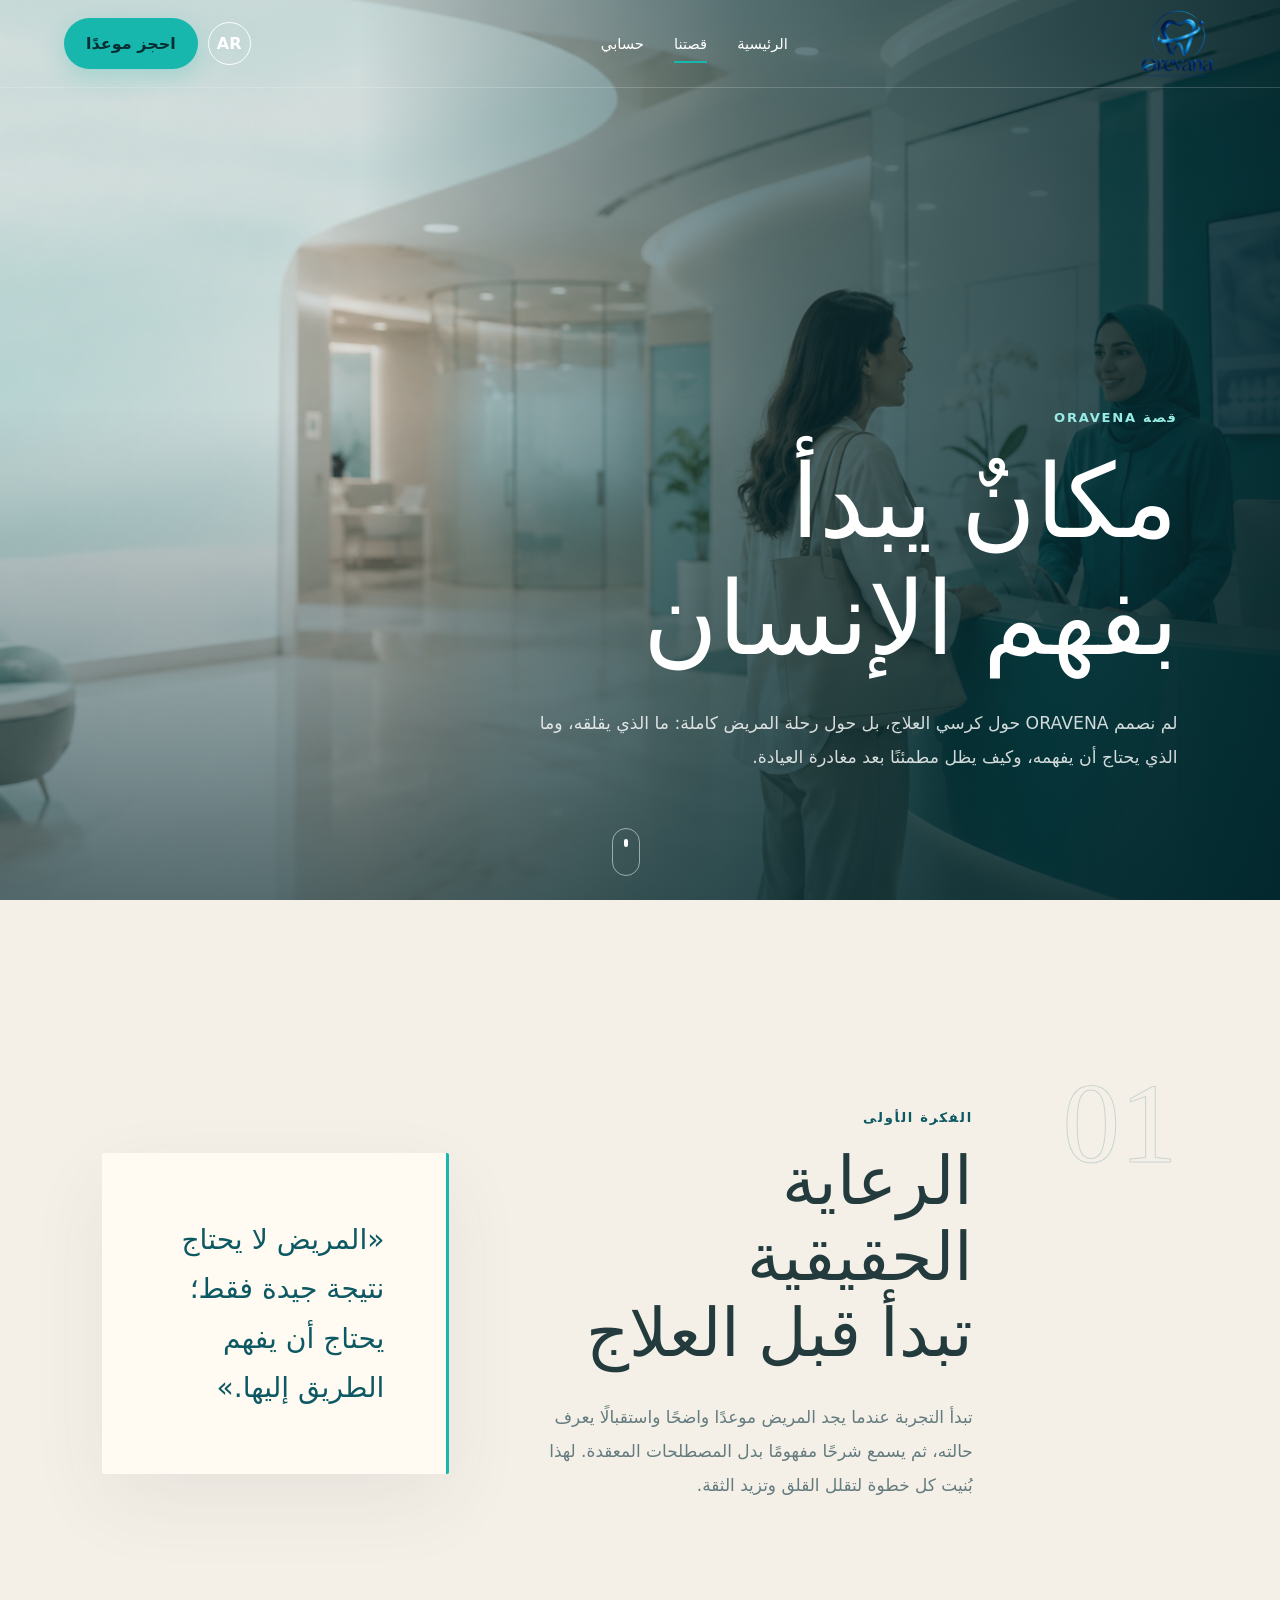
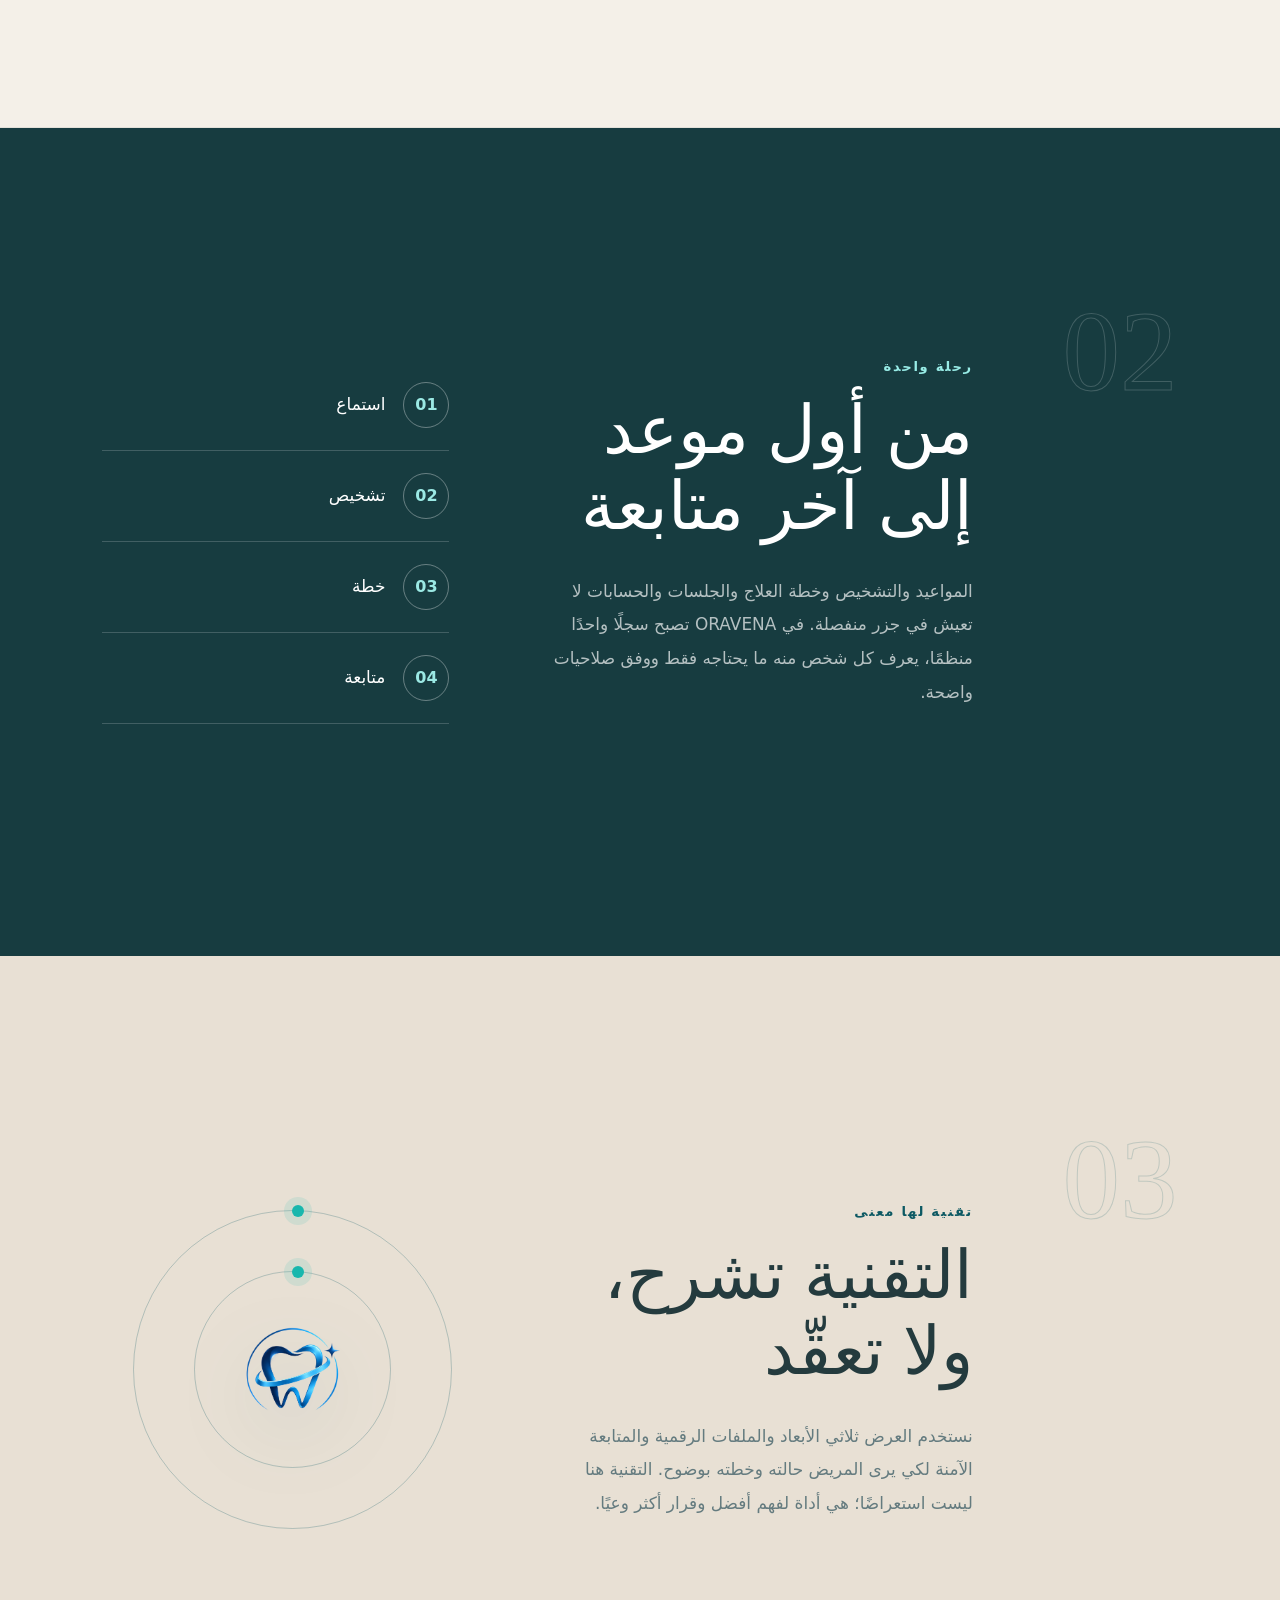
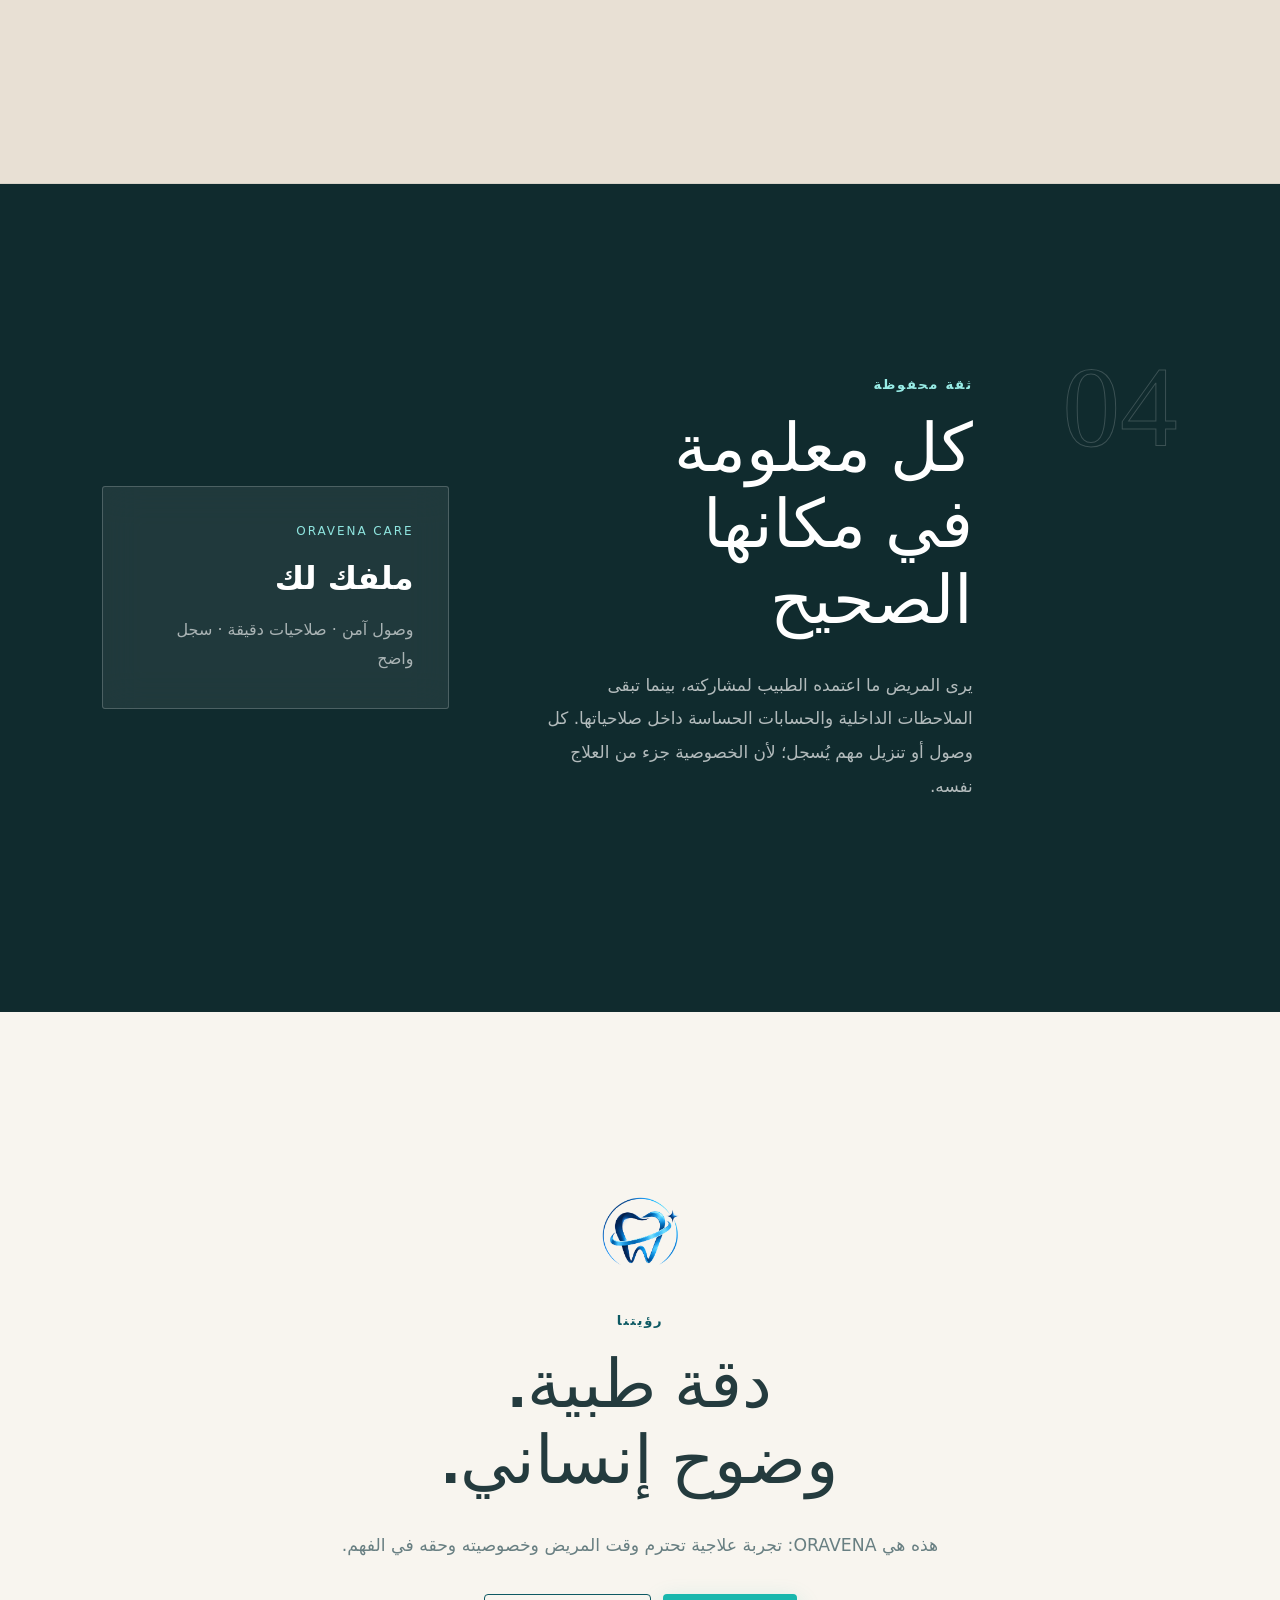
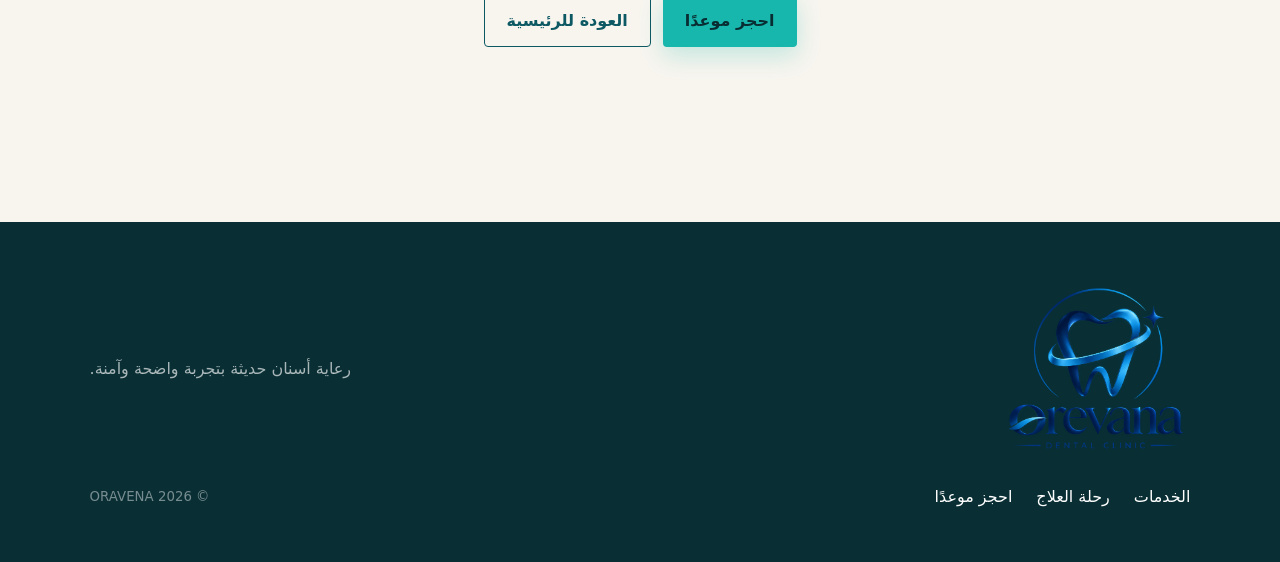
==== about.html @ 2f990107 "Add files via upload تحديث 55" ====
<!doctype html>
<html lang="ar" dir="rtl">
<head>
  <meta charset="utf-8">
  <meta name="viewport" content="width=device-width,initial-scale=1,viewport-fit=cover">
  <meta name="theme-color" content="#0d5963">
  <meta name="description" content="قصة ORAVENA وفلسفة الرعاية التي تجمع بين الدقة الطبية والتجربة الإنسانية.">
  <title>ORAVENA</title>
  <link rel="icon" href="assets/oravena-icon-new.png" type="image/png">
  <link rel="apple-touch-icon" href="assets/oravena-icon-new.png">
  <link rel="manifest" href="manifest.webmanifest">
  <link rel="stylesheet" href="styles.css?v=9">
  <link rel="stylesheet" href="story.css?v=9">
  <link rel="stylesheet" href="editorial.css?v=9">
</head>
<body class="subpage">
  <a class="skip-link" href="#story">انتقل إلى القصة</a>
  <header class="topbar story-topbar">
    <a class="brand" href="index.html" aria-label="ORAVENA - الرئيسية"><img src="assets/oravena-logo-new.png" alt="ORAVENA"></a>
    <nav class="desktop-nav" aria-label="المداخل الرئيسية">
      <a href="index.html" data-i18n="navHome">الرئيسية</a>
      <a href="about.html" class="active" data-i18n="navStory">قصتنا</a>
      <a class="account-link" href="login.html" data-i18n="navAccount">حسابي</a>
    </nav>
    <div class="header-actions">
      <button class="language-button" id="languageButton" type="button" aria-label="تغيير اللغة">AR</button>
      <a class="button button-ghost desktop-only role-access" href="system.html" hidden>لوحة العمل</a>
      <a class="button button-primary desktop-only" href="index.html?booking=1" data-i18n="bookNow">احجز موعدًا</a>
      <button class="menu-button" id="menuButton" type="button" aria-expanded="false" aria-controls="mobileNav" aria-label="فتح القائمة"><span></span><span></span><span></span></button>
    </div>
  </header>
  <nav class="mobile-nav" id="mobileNav" aria-label="التنقل على الهاتف" hidden>
    <a href="index.html" data-i18n="navHome">الرئيسية</a>
    <a href="about.html" data-i18n="navStory">قصتنا</a>
    <a class="account-link" href="login.html" data-i18n="navAccount">حسابي</a>
    <a class="button button-ghost role-access" href="system.html" hidden>لوحة العمل</a>
    <a class="button button-primary" href="index.html?booking=1" data-i18n="bookNow">احجز موعدًا</a>
  </nav>

  <main id="story">
    <section class="story-hero">
      <img src="assets/oravena-hero.png" alt="مساحة استقبال حديثة في ORAVENA">
      <div class="story-hero-shade"></div>
      <div class="story-hero-copy reveal visible">
        <p class="eyebrow" data-i18n="storyEyebrow">قصة ORAVENA</p>
        <h1 data-i18n="storyTitle">مكانٌ يبدأ<br>بفهم الإنسان</h1>
        <p data-i18n="storyIntro">لم نصمم ORAVENA حول كرسي العلاج، بل حول رحلة المريض كاملة: ما الذي يقلقه، وما الذي يحتاج أن يفهمه، وكيف يظل مطمئنًا بعد مغادرة العيادة.</p>
      </div>
      <a class="scroll-cue" href="#chapterOne" aria-label="ابدأ القصة"><span></span></a>
    </section>

    <section class="story-chapter light" id="chapterOne">
      <div class="chapter-number reveal">01</div>
      <div class="chapter-copy reveal">
        <p class="eyebrow dark" data-i18n="chapter1Eyebrow">الفكرة الأولى</p>
        <h2 data-i18n="chapter1Title">الرعاية الحقيقية<br>تبدأ قبل العلاج</h2>
        <p data-i18n="chapter1Text">تبدأ التجربة عندما يجد المريض موعدًا واضحًا واستقبالًا يعرف حالته، ثم يسمع شرحًا مفهومًا بدل المصطلحات المعقدة. لهذا بُنيت كل خطوة لتقلل القلق وتزيد الثقة.</p>
      </div>
      <blockquote class="reveal" data-i18n="chapter1Quote">«المريض لا يحتاج نتيجة جيدة فقط؛ يحتاج أن يفهم الطريق إليها.»</blockquote>
    </section>

    <section class="story-chapter dark">
      <div class="chapter-number reveal">02</div>
      <div class="chapter-copy reveal">
        <p class="eyebrow" data-i18n="chapter2Eyebrow">رحلة واحدة</p>
        <h2 data-i18n="chapter2Title">من أول موعد<br>إلى آخر متابعة</h2>
        <p data-i18n="chapter2Text">المواعيد والتشخيص وخطة العلاج والجلسات والحسابات لا تعيش في جزر منفصلة. في ORAVENA تصبح سجلًا واحدًا منظمًا، يعرف كل شخص منه ما يحتاجه فقط ووفق صلاحيات واضحة.</p>
      </div>
      <div class="story-path reveal" aria-label="مراحل رحلة المريض">
        <span><b>01</b><i data-i18n="path1">استماع</i></span><span><b>02</b><i data-i18n="path2">تشخيص</i></span><span><b>03</b><i data-i18n="path3">خطة</i></span><span><b>04</b><i data-i18n="path4">متابعة</i></span>
      </div>
    </section>

    <section class="story-chapter aqua">
      <div class="chapter-number reveal">03</div>
      <div class="chapter-copy reveal">
        <p class="eyebrow dark" data-i18n="chapter3Eyebrow">تقنية لها معنى</p>
        <h2 data-i18n="chapter3Title">التقنية تشرح،<br>ولا تعقّد</h2>
        <p data-i18n="chapter3Text">نستخدم العرض ثلاثي الأبعاد والملفات الرقمية والمتابعة الآمنة لكي يرى المريض حالته وخطته بوضوح. التقنية هنا ليست استعراضًا؛ هي أداة لفهم أفضل وقرار أكثر وعيًا.</p>
      </div>
      <div class="story-orbit reveal" aria-hidden="true"><div class="orbit-ring one"></div><div class="orbit-ring two"></div><img src="assets/oravena-icon-new.png" alt=""></div>
    </section>

    <section class="story-chapter privacy">
      <div class="chapter-number reveal">04</div>
      <div class="chapter-copy reveal">
        <p class="eyebrow" data-i18n="chapter4Eyebrow">ثقة محفوظة</p>
        <h2 data-i18n="chapter4Title">كل معلومة<br>في مكانها الصحيح</h2>
        <p data-i18n="chapter4Text">يرى المريض ما اعتمده الطبيب لمشاركته، بينما تبقى الملاحظات الداخلية والحسابات الحساسة داخل صلاحياتها. كل وصول أو تنزيل مهم يُسجل؛ لأن الخصوصية جزء من العلاج نفسه.</p>
      </div>
      <div class="privacy-card reveal"><span>ORAVENA CARE</span><strong data-i18n="privacyCardTitle">ملفك لك</strong><p data-i18n="privacyCardText">وصول آمن · صلاحيات دقيقة · سجل واضح</p></div>
    </section>

    <section class="story-finale">
      <div class="reveal">
        <img src="assets/oravena-icon-new.png" alt="">
        <p class="eyebrow dark" data-i18n="finaleEyebrow">رؤيتنا</p>
        <h2 data-i18n="finaleTitle">دقة طبية.<br>وضوح إنساني.</h2>
        <p data-i18n="finaleText">هذه هي ORAVENA: تجربة علاجية تحترم وقت المريض وخصوصيته وحقه في الفهم.</p>
        <div class="finale-actions"><a class="button button-primary" href="index.html?booking=1" data-i18n="bookNow">احجز موعدًا</a><a class="button button-ghost" href="index.html" data-i18n="backHome">العودة للرئيسية</a></div>
      </div>
    </section>
  </main>
  <footer>
    <img src="assets/oravena-logo-new.png" alt="ORAVENA">
    <p data-i18n="footerText">رعاية أسنان حديثة بتجربة واضحة وآمنة.</p>
    <div><a href="index.html#services" data-i18n="navServices">الخدمات</a><a href="index.html#journey" data-i18n="navJourney">رحلة العلاج</a><a href="index.html?booking=1" data-i18n="bookNow">احجز موعدًا</a></div>
    <small>© 2026 ORAVENA</small>
  </footer>
  <script src="supabase-config.js?v=23"></script>
  <script src="supabase-client.js?v=26"></script>
  <script src="about.js?v=23"></script>
  <script src="pwa.js?v=26"></script>
</body>
</html>
---- styles.css ----
:root{--teal:#0d5963;--aqua:#18b7ad;--ink:#17343d;--mist:#f5fafa;--white:#fff;--line:#dbe9e8;--danger:#d64545;--shadow:0 24px 70px rgba(13,89,99,.15);font-family:system-ui,-apple-system,"Segoe UI",Tahoma,Arial,sans-serif;color:var(--ink);background:var(--white);font-synthesis:none}
*{box-sizing:border-box}html{scroll-behavior:smooth}body{margin:0;overflow-x:hidden;background:#fff}button,input,select{font:inherit}button,a{-webkit-tap-highlight-color:transparent}a{color:inherit;text-decoration:none}.skip-link{position:fixed;top:-100px;right:20px;z-index:1000;background:#fff;padding:12px 18px;border-radius:10px}.skip-link:focus{top:20px}.topbar{height:88px;position:absolute;inset:0 0 auto;z-index:50;display:flex;align-items:center;justify-content:space-between;padding:0 clamp(24px,5vw,84px);color:#fff;border-bottom:1px solid rgba(255,255,255,.18)}.topbar.scrolled{position:fixed;background:rgba(255,255,255,.96);color:var(--ink);box-shadow:0 8px 30px rgba(13,89,99,.09);backdrop-filter:blur(16px);animation:drop .3s ease}.topbar.scrolled .brand img{filter:none}.brand img{width:188px;height:auto;display:block;filter:brightness(0) invert(1)}.desktop-nav{display:flex;gap:30px;font-size:.92rem}.desktop-nav a{position:relative;padding:12px 0}.desktop-nav a:after{content:"";position:absolute;right:0;bottom:4px;width:0;height:2px;background:var(--aqua);transition:.25s}.desktop-nav a:hover:after{width:100%}.header-actions{display:flex;align-items:center;gap:10px}.language-button{border:1px solid currentColor;border-radius:999px;background:transparent;color:inherit;width:43px;height:43px;cursor:pointer;font-weight:700}.button{border:0;border-radius:999px;padding:13px 22px;display:inline-flex;align-items:center;justify-content:center;gap:9px;cursor:pointer;font-weight:700;transition:transform .2s,box-shadow .2s,background .2s;white-space:nowrap}.button:hover{transform:translateY(-2px)}.button-primary{background:var(--aqua);color:#082e33;box-shadow:0 9px 24px rgba(24,183,173,.24)}.button-ghost{background:transparent;color:inherit;border:1px solid currentColor}.button-light{background:#fff;color:var(--teal);box-shadow:0 15px 35px rgba(0,0,0,.16)}.button-glass{background:rgba(255,255,255,.1);color:#fff;border:1px solid rgba(255,255,255,.5);backdrop-filter:blur(10px)}.button-link{color:#fff;padding-inline:10px}.menu-button{display:none;width:44px;height:44px;border:0;background:transparent;padding:10px;cursor:pointer}.menu-button span{display:block;height:2px;background:currentColor;margin:5px 0;border-radius:5px}.mobile-nav{position:fixed;z-index:45;top:74px;left:14px;right:14px;background:#fff;border-radius:18px;padding:18px;box-shadow:var(--shadow);color:var(--ink);display:grid;gap:8px}.mobile-nav[hidden]{display:none}.mobile-nav a{padding:12px}.hero{height:min(880px,100svh);min-height:690px;position:relative;display:flex;align-items:flex-end;color:#fff;overflow:hidden}.hero-media{position:absolute;inset:0;width:100%;height:100%;object-fit:cover}.hero-scrim{position:absolute;inset:0;background:linear-gradient(90deg,rgba(2,34,39,.74) 0%,rgba(7,53,59,.52) 38%,rgba(6,42,47,.08) 69%),linear-gradient(0deg,rgba(4,34,38,.42),transparent 50%)}html[dir="rtl"] .hero-scrim{background:linear-gradient(270deg,rgba(2,34,39,.78) 0%,rgba(7,53,59,.55) 38%,rgba(6,42,47,.08) 69%),linear-gradient(0deg,rgba(4,34,38,.42),transparent 50%)}.hero-content{position:relative;z-index:2;width:min(660px,84vw);margin:0 clamp(24px,8vw,130px) clamp(86px,12vh,126px)}.eyebrow{font-size:.82rem;letter-spacing:.13em;text-transform:uppercase;font-weight:800;color:#98ece6;margin:0 0 16px}.eyebrow.dark{color:var(--teal)}h1,h2,h3,p{margin-top:0}.hero h1{font-size:clamp(3rem,6vw,6.2rem);line-height:.98;letter-spacing:-.055em;margin-bottom:24px}.hero h1 em{font-style:normal;color:#8fe5df}.hero-copy{font-size:clamp(1rem,1.4vw,1.22rem);line-height:1.9;max-width:560px;color:rgba(255,255,255,.9);margin-bottom:30px}.hero-actions{display:flex;align-items:center;gap:12px;flex-wrap:wrap}.video-controls{position:absolute;z-index:3;left:clamp(20px,4vw,60px);bottom:32px;display:flex;gap:8px;direction:rtl}.video-controls button{height:42px;border:1px solid rgba(255,255,255,.35);background:rgba(3,43,48,.4);color:#fff;border-radius:999px;padding:0 14px;display:flex;gap:8px;align-items:center;cursor:pointer;backdrop-filter:blur(10px)}.video-controls svg{width:18px;height:18px;fill:none;stroke:currentColor;stroke-width:1.8;stroke-linecap:round;stroke-linejoin:round}.scroll-cue{position:absolute;z-index:3;right:50%;bottom:24px;width:28px;height:48px;border:1px solid rgba(255,255,255,.5);border-radius:20px}.scroll-cue span{width:4px;height:8px;background:#fff;border-radius:5px;position:absolute;top:10px;right:11px;animation:scroll 1.7s infinite}.promise-strip{display:grid;grid-template-columns:repeat(3,1fr);max-width:1180px;margin:-1px auto 0;padding:0 24px;border-bottom:1px solid var(--line)}.promise-strip div{padding:31px 30px;border-left:1px solid var(--line);display:grid;gap:7px}.promise-strip div:last-child{border:0}.promise-strip strong{color:var(--teal);font-size:1.05rem}.promise-strip span{color:#6a7e82;font-size:.9rem}.section{padding:clamp(80px,11vw,150px) clamp(24px,7vw,110px)}.section-heading{max-width:1240px;margin:0 auto 58px;display:grid;grid-template-columns:1.1fr .8fr;align-items:end;gap:80px}.section h2,.about h2,.final-cta h2{font-size:clamp(2.4rem,4.5vw,5rem);line-height:1.06;letter-spacing:-.045em;margin-bottom:0}.section-heading>p{font-size:1.08rem;line-height:1.9;color:#647a7e;margin-bottom:4px}.service-grid{max-width:1240px;margin:auto;display:grid;grid-template-columns:repeat(4,1fr);gap:14px}.service-card{min-height:310px;border:1px solid var(--line);padding:28px;display:flex;flex-direction:column;position:relative;transition:.3s;background:#fff}.service-card:hover{transform:translateY(-8px);box-shadow:var(--shadow);border-color:transparent}.service-card.featured{background:var(--teal);color:#fff;border-color:var(--teal)}.service-number{font-size:.72rem;letter-spacing:.12em;opacity:.55}.service-icon{font-size:2.2rem;color:var(--aqua);margin:auto 0 28px}.service-card h3{font-size:1.2rem;margin-bottom:12px}.service-card p{font-size:.9rem;line-height:1.75;color:#6c8084;margin:0}.service-card.featured p{color:rgba(255,255,255,.72)}.journey{background:var(--teal);color:#fff;display:grid;grid-template-columns:minmax(280px,.85fr) minmax(420px,1.15fr);gap:clamp(50px,8vw,130px)}.journey-intro{max-width:510px}.journey-intro p:last-child{color:rgba(255,255,255,.7);line-height:1.9;font-size:1.05rem;margin-top:28px}.journey-steps{list-style:none;padding:0;margin:0}.journey-steps li{display:grid;grid-template-columns:58px 1fr;gap:22px;padding:25px 0;border-bottom:1px solid rgba(255,255,255,.16)}.journey-steps li:first-child{padding-top:0}.journey-steps>li>span{width:48px;height:48px;border:1px solid rgba(255,255,255,.35);border-radius:50%;display:grid;place-items:center;color:#9be9e4;font-size:.8rem}.journey-steps strong{font-size:1.08rem}.journey-steps p{margin:7px 0 0;color:rgba(255,255,255,.65);line-height:1.7;font-size:.9rem}.care{background:var(--mist);display:grid;grid-template-columns:minmax(300px,.88fr) minmax(420px,1.12fr);gap:clamp(60px,10vw,150px);align-items:center}.care-copy{max-width:540px}.care-copy>p:not(.eyebrow){color:#667d80;font-size:1.05rem;line-height:1.9;margin:26px 0}.care-copy ul{list-style:none;padding:0;margin:0 0 32px}.care-copy li{padding:12px 29px 12px 0;position:relative;border-bottom:1px solid var(--line);line-height:1.6}.care-copy li:before{content:"✓";position:absolute;right:0;color:var(--aqua);font-weight:900}.care-preview{background:#fff;border-radius:28px;padding:24px;box-shadow:0 32px 90px rgba(13,89,99,.17);transform:rotate(-1.2deg);max-width:620px;justify-self:center;width:100%;border:8px solid rgba(255,255,255,.45)}.preview-top{display:flex;align-items:center;gap:10px;border-bottom:1px solid #e8f1f0;padding-bottom:18px;color:var(--teal);font-weight:800;letter-spacing:.08em}.preview-top img{width:32px}.preview-top b{margin-inline-start:auto}.preview-welcome{display:grid;gap:4px;margin:25px 0}.preview-welcome small,.preview-appointment small,.preview-plan small{color:#839497}.preview-welcome strong{font-size:1.35rem}.preview-appointment{padding:20px;background:var(--teal);color:#fff;border-radius:17px;display:flex;gap:18px;align-items:center}.preview-appointment>div{display:grid;gap:5px}.preview-appointment span:last-child{font-size:.78rem;color:rgba(255,255,255,.65)}.date-block{display:grid;place-items:center;background:rgba(255,255,255,.12);min-width:62px;height:65px;border-radius:12px}.date-block b{font-size:1.45rem}.date-block small{color:#b9ece8}.preview-grid{display:grid;grid-template-columns:repeat(3,1fr);gap:10px;margin:16px 0}.preview-grid div{border:1px solid #e5efee;border-radius:14px;padding:15px;display:grid;gap:7px}.preview-grid span{font-weight:800;font-size:1.25rem;color:var(--teal)}.preview-grid small{color:#829396}.preview-plan{display:flex;justify-content:space-between;align-items:center;margin:23px 0 12px}.preview-plan div{display:grid;gap:5px}.preview-plan>span{color:var(--aqua);font-weight:800}.progress{height:8px;background:#e4efee;border-radius:10px;overflow:hidden}.progress i{display:block;width:72%;height:100%;background:linear-gradient(90deg,var(--teal),var(--aqua));border-radius:10px}.about{min-height:660px;background:linear-gradient(135deg,#0b444c,#122f37);color:#fff;display:grid;grid-template-columns:1fr 1.15fr;align-items:center;overflow:hidden;position:relative;padding:80px clamp(24px,8vw,130px)}.about-mark{font-family:Georgia,serif;font-size:min(48vw,670px);line-height:.7;color:transparent;-webkit-text-stroke:1px rgba(135,224,217,.16);position:absolute;right:-4vw;top:55%;transform:translateY(-50%);user-select:none}.about-content{position:relative;z-index:2;grid-column:2;max-width:650px}.about-content p:not(.eyebrow){color:rgba(255,255,255,.72);font-size:1.07rem;line-height:2;margin:28px 0}.text-link{display:inline-flex;gap:12px;color:#9be9e4;font-weight:800;border-bottom:1px solid rgba(155,233,228,.35);padding-bottom:8px}.final-cta{text-align:center;padding:clamp(90px,12vw,160px) 24px;background:#fff}.final-cta h2{margin-bottom:20px}.final-cta>p:not(.eyebrow){color:#687f82;font-size:1.05rem;margin-bottom:28px}.final-cta .button{font-size:1.02rem;padding:15px 30px}footer{background:#092f35;color:#fff;padding:52px clamp(24px,7vw,110px);display:grid;grid-template-columns:1fr 1fr;align-items:center;gap:20px}footer>img{width:185px;filter:brightness(0) invert(1)}footer p{color:rgba(255,255,255,.65);text-align:end;margin:0}footer div{display:flex;gap:24px;align-items:center}footer div button{border:0;background:none;color:#fff;padding:0;cursor:pointer}footer small{text-align:end;color:rgba(255,255,255,.45)}.modal{width:min(540px,calc(100vw - 28px));border:0;border-radius:24px;padding:0;box-shadow:0 30px 100px rgba(0,0,0,.3)}.modal::backdrop{background:rgba(4,34,38,.72);backdrop-filter:blur(8px)}.modal form{padding:38px;position:relative}.modal-close{position:absolute;top:16px;left:16px;width:38px;height:38px;border-radius:50%;border:1px solid var(--line);background:#fff;color:var(--ink);font-size:1.4rem;cursor:pointer}.modal h2{font-size:2rem;margin:0 0 12px}.modal-copy{color:#6d8083;line-height:1.7;margin-bottom:24px}.modal label{display:grid;gap:7px;margin:14px 0;font-weight:700;font-size:.9rem}.modal input,.modal select{width:100%;border:1px solid #cedeDC;border-radius:12px;padding:13px 14px;background:#fbfdfd;color:var(--ink);outline:none}.modal input:focus,.modal select:focus{border-color:var(--aqua);box-shadow:0 0 0 3px rgba(24,183,173,.13)}.modal .full{width:100%;margin-top:12px}.modal-logo{width:55px;margin-bottom:16px}.form-status{min-height:24px;margin:16px 0 0;color:var(--teal);font-size:.88rem;text-align:center}.form-status.error{color:var(--danger)}@keyframes scroll{0%{opacity:0;transform:translateY(0)}35%{opacity:1}100%{opacity:0;transform:translateY(17px)}}@keyframes drop{from{transform:translateY(-100%)}to{transform:none}}@media(max-width:1000px){.desktop-nav{display:none}.menu-button{display:block}.desktop-only{display:none}.topbar{height:74px}.brand img{width:155px}.hero{min-height:650px}.hero-content{margin-bottom:105px}.promise-strip{padding:0}.service-grid{grid-template-columns:repeat(2,1fr)}.journey,.care{grid-template-columns:1fr}.care-copy{max-width:680px}.care-preview{max-width:680px}.about{grid-template-columns:1fr}.about-content{grid-column:1;max-width:690px}.about-mark{right:auto;left:-5vw}.scroll-cue{display:none}}@media(max-width:640px){.topbar{padding:0 18px}.language-button{width:39px;height:39px}.hero{height:760px}.hero-scrim{background:linear-gradient(0deg,rgba(3,39,44,.9) 0%,rgba(5,51,57,.48) 58%,rgba(5,51,57,.1) 100%)!important}.hero-media{object-position:66% center}.hero-content{width:auto;margin:0 22px 118px}.hero h1{font-size:3.25rem}.hero-copy{font-size:.98rem;line-height:1.75}.hero-actions{align-items:stretch}.hero-actions .button{flex:1 1 calc(50% - 8px);padding-inline:13px}.hero-actions .button-link{flex-basis:100%}.video-controls{right:20px;left:auto;bottom:26px}.video-controls span{display:none}.video-controls button{width:42px;padding:0;justify-content:center}.promise-strip{grid-template-columns:1fr}.promise-strip div{border-left:0;border-bottom:1px solid var(--line);padding:20px 24px}.promise-strip div:last-child{border-bottom:0}.section{padding:80px 22px}.section-heading{grid-template-columns:1fr;gap:24px;margin-bottom:38px}.section h2,.about h2,.final-cta h2{font-size:2.7rem}.service-grid{grid-template-columns:1fr}.service-card{min-height:245px}.journey{gap:50px}.journey-steps li{grid-template-columns:48px 1fr}.care{gap:48px}.care-preview{padding:14px;border-radius:22px}.preview-grid div{padding:11px}.preview-appointment{padding:15px}.about{padding:90px 22px;min-height:650px}.about-mark{font-size:120vw}footer{grid-template-columns:1fr;text-align:center}footer>img{margin:auto}footer p,footer small{text-align:center}footer div{justify-content:center;flex-wrap:wrap}.modal form{padding:32px 22px}.modal-close{top:12px;left:12px}}@media(prefers-reduced-motion:reduce){html{scroll-behavior:auto}*,*:before,*:after{animation-duration:.01ms!important;animation-iteration-count:1!important;transition-duration:.01ms!important}.hero-media{display:none}.hero{background:url('assets/oravena-hero.png') center/cover no-repeat}}
.staff-login-link{border:0;background:transparent;color:inherit;font:inherit;cursor:pointer;padding:8px}.staff-login-link:hover{color:#18b7ad}.modal textarea{width:100%;resize:vertical;min-height:88px;border:1px solid #cbdcdd;border-radius:12px;padding:12px;font:inherit}.header-actions .button-glass{border-color:#0d5963;color:#0d5963;background:#fff}
/* New Orevana visual identity */
.brand img{width:auto!important;height:78px!important;filter:none!important;object-fit:contain}.topbar.scrolled .brand img{filter:none!important}footer>img{width:190px;height:auto;filter:none!important}.preview-top img{object-fit:contain}
@media(max-width:1000px){.brand img{height:64px!important}}
.auth-divider{display:flex;align-items:center;gap:12px;color:#829396;font-size:.82rem;margin:15px 0 2px}.auth-divider:before,.auth-divider:after{content:"";height:1px;background:#dce8e7;flex:1}.google-login{background:#fff;color:#243235;border:1px solid #cad9d8;box-shadow:0 7px 18px rgba(13,89,99,.08)}.google-login:hover{border-color:#9dbab8;box-shadow:0 10px 24px rgba(13,89,99,.13)}.google-login svg{width:20px;height:20px;flex:0 0 auto}
body{line-height:1.6}textarea{font:inherit}.role-access[hidden]{display:none!important}
/* Full-screen logo intro: first visit is mandatory, later visits can skip. */
body.intro-active{overflow:hidden}
.site-intro{position:fixed;inset:0;z-index:10000;background:#07152b;display:grid;place-items:center;overflow:hidden;opacity:1;transition:opacity .5s ease,visibility .5s ease}
.site-intro[hidden]{display:none}
.site-intro.is-closing{opacity:0;visibility:hidden;pointer-events:none}
.site-intro-video{position:absolute;inset:0;width:100%;height:100%;object-fit:cover;object-position:center;background:#07152b}
.site-intro-skip{position:absolute;z-index:2;inset-inline-end:max(22px,env(safe-area-inset-right));top:max(22px,env(safe-area-inset-top));min-width:92px;padding:11px 20px;border:1px solid rgba(255,255,255,.48);border-radius:999px;background:rgba(4,24,48,.5);color:#fff;font-weight:800;cursor:pointer;backdrop-filter:blur(14px);box-shadow:0 10px 30px rgba(0,0,0,.22);transition:transform .2s,background .2s}
.site-intro-skip:hover{transform:translateY(-2px);background:rgba(4,24,48,.78)}
.site-intro-skip:focus-visible{outline:3px solid #68d9ff;outline-offset:3px}
.site-intro-start{position:relative;z-index:3;border:1px solid rgba(255,255,255,.55);border-radius:999px;background:rgba(4,24,48,.72);color:#fff;padding:13px 24px;font-weight:800;cursor:pointer;backdrop-filter:blur(14px);box-shadow:0 14px 36px rgba(0,0,0,.3)}
.site-intro-start:focus-visible{outline:3px solid #68d9ff;outline-offset:3px}
.site-intro-status{position:absolute;z-index:2;bottom:max(24px,env(safe-area-inset-bottom));left:50%;transform:translateX(-50%);color:#fff;text-align:center;width:min(90vw,520px);text-shadow:0 2px 12px #000;margin:0}
@media(max-width:640px){.site-intro-video{object-fit:cover}.site-intro-skip{top:max(16px,env(safe-area-inset-top));inset-inline-end:max(16px,env(safe-area-inset-right));min-width:82px;padding:9px 17px}}
/* Phone-sized cinematic video framing */
@media(max-width:640px){.cinematic-home .hero{height:100svh!important;min-height:680px!important}.cinematic-home .hero-media{inset:0!important;top:0!important;width:100%!important;height:100%!important;object-fit:cover!important;object-position:center center!important;transform:translateY(var(--cinematic-shift,0)) scale(1.01)!important}}
.booking-services{display:grid;gap:12px}.additional-booking-request>div{display:flex;gap:8px}.additional-booking-request select{flex:1}.add-request{width:100%;margin-top:4px;padding:11px;border:1px dashed var(--aqua);border-radius:12px;background:#f2fbfa;color:var(--teal);font-weight:800;cursor:pointer}.remove-request{width:42px;flex:0 0 42px;border:1px solid #efcccc;border-radius:10px;background:#fff4f4;color:var(--danger);font-size:1.2rem;cursor:pointer}
---- story.css ----
/* Role-first navigation */
.desktop-nav .nav-entry{position:relative;padding:12px 0;border:0;background:transparent;color:inherit;font:inherit;cursor:pointer}.desktop-nav .nav-entry:after{content:"";position:absolute;right:0;bottom:4px;width:0;height:2px;background:var(--aqua);transition:.25s}.desktop-nav .nav-entry:hover:after,.desktop-nav a.active:after{width:100%}.mobile-nav .nav-entry{border:0;background:transparent;color:inherit;text-align:inherit;padding:12px;font:inherit;cursor:pointer}

/* ORAVENA story page */
.subpage{background:#fff}.subpage .story-topbar{position:absolute}.story-hero{height:100svh;min-height:700px;position:relative;display:flex;align-items:flex-end;color:#fff;overflow:hidden}.story-hero>img{position:absolute;inset:0;width:100%;height:100%;object-fit:cover;object-position:center}.story-hero-shade{position:absolute;inset:0;background:linear-gradient(270deg,rgba(3,36,41,.88) 0%,rgba(5,48,54,.58) 42%,rgba(5,48,54,.12) 72%),linear-gradient(0deg,rgba(3,32,37,.58),transparent 55%)}html[dir="ltr"] .story-hero-shade{background:linear-gradient(90deg,rgba(3,36,41,.88) 0%,rgba(5,48,54,.58) 42%,rgba(5,48,54,.12) 72%),linear-gradient(0deg,rgba(3,32,37,.58),transparent 55%)}.story-hero-copy{position:relative;z-index:2;width:min(760px,84vw);margin:0 clamp(24px,8vw,130px) clamp(85px,12vh,128px)}.story-hero h1{font-size:clamp(3.5rem,7vw,7.3rem);line-height:.94;letter-spacing:-.06em;margin:0 0 28px}.story-hero-copy>p:last-child{max-width:650px;line-height:2;font-size:1.08rem;color:rgba(255,255,255,.82)}.story-chapter{min-height:85vh;padding:clamp(90px,13vw,180px) clamp(24px,8vw,130px);display:grid;grid-template-columns:.25fr 1fr .8fr;gap:clamp(40px,7vw,110px);align-items:center;position:relative;overflow:hidden}.story-chapter.light{background:#fff}.story-chapter.dark{background:var(--teal);color:#fff}.story-chapter.aqua{background:#dff5f2}.story-chapter.privacy{background:#0b3037;color:#fff}.chapter-number{font-size:clamp(4rem,9vw,10rem);font-weight:800;line-height:1;color:transparent;-webkit-text-stroke:1px rgba(13,89,99,.18);align-self:start}.dark .chapter-number,.privacy .chapter-number{-webkit-text-stroke-color:rgba(255,255,255,.18)}.chapter-copy h2,.story-finale h2{font-size:clamp(2.8rem,5.2vw,6rem);line-height:1.02;letter-spacing:-.05em;margin:0 0 30px}.chapter-copy>p:last-child{line-height:2;color:#647b7f;font-size:1.06rem;max-width:650px}.dark .chapter-copy>p:last-child,.privacy .chapter-copy>p:last-child{color:rgba(255,255,255,.68)}.story-chapter blockquote{font-size:clamp(1.45rem,2.2vw,2.4rem);line-height:1.75;color:var(--teal);margin:0;padding:35px;border-right:3px solid var(--aqua);background:var(--mist)}html[dir="ltr"] .story-chapter blockquote{border-right:0;border-left:3px solid var(--aqua)}.story-path{display:grid;gap:0}.story-path span{display:flex;align-items:center;gap:18px;border-bottom:1px solid rgba(255,255,255,.18);padding:22px 0}.story-path b{width:46px;height:46px;border:1px solid rgba(255,255,255,.35);border-radius:50%;display:grid;place-items:center;color:#9be9e4}.story-path i{font-style:normal;font-size:1.06rem}.story-orbit{width:min(380px,70vw);aspect-ratio:1;position:relative;display:grid;place-items:center;justify-self:center}.story-orbit img{width:110px;position:relative;z-index:2;filter:drop-shadow(0 24px 40px rgba(13,89,99,.2))}.orbit-ring{position:absolute;border:1px solid rgba(13,89,99,.25);border-radius:50%;animation:orbit 14s linear infinite}.orbit-ring.one{inset:8%}.orbit-ring.two{inset:24%;animation-direction:reverse;animation-duration:10s}.orbit-ring:before{content:"";position:absolute;top:-6px;left:50%;width:12px;height:12px;background:var(--aqua);border-radius:50%;box-shadow:0 0 0 8px rgba(24,183,173,.12)}.privacy-card{border:1px solid rgba(255,255,255,.2);padding:35px;border-radius:24px;background:rgba(255,255,255,.07);backdrop-filter:blur(18px);display:grid;gap:12px}.privacy-card span{font-size:.75rem;letter-spacing:.16em;color:#8fe5df}.privacy-card strong{font-size:2rem}.privacy-card p{margin:0;color:rgba(255,255,255,.62);line-height:1.8}.story-finale{min-height:90vh;display:grid;place-items:center;text-align:center;padding:100px 24px;background:var(--mist)}.story-finale>div{max-width:860px}.story-finale img{width:90px;margin-bottom:26px}.story-finale p:not(.eyebrow){max-width:610px;margin:25px auto 32px;color:#687f82;font-size:1.08rem;line-height:1.9}.finale-actions{display:flex;justify-content:center;gap:12px;flex-wrap:wrap}.story-finale .button-ghost{color:var(--teal)}.reveal{opacity:0;transform:translateY(42px);transition:opacity .8s ease,transform .8s ease}.reveal.visible{opacity:1;transform:none}.story-chapter .reveal:nth-child(2){transition-delay:.12s}.story-chapter .reveal:nth-child(3){transition-delay:.24s}@keyframes orbit{to{transform:rotate(360deg)}}
@media(max-width:1000px){.story-chapter{grid-template-columns:.22fr 1fr;min-height:auto}.story-chapter>*:nth-child(3){grid-column:2}.story-orbit{grid-column:2}.subpage .mobile-nav{top:74px}}
@media(max-width:640px){.story-hero{min-height:720px}.story-hero>img{object-position:66% center}.story-hero-shade{background:linear-gradient(0deg,rgba(3,39,44,.94) 0%,rgba(5,51,57,.6) 57%,rgba(5,51,57,.12) 100%)!important}.story-hero-copy{width:auto;margin:0 22px 105px}.story-hero h1{font-size:3.55rem}.story-chapter{grid-template-columns:1fr;padding:85px 22px;gap:28px}.story-chapter>*:nth-child(3),.story-orbit{grid-column:1}.chapter-number{font-size:4.5rem}.story-chapter blockquote{padding:25px}.story-finale{min-height:720px}}
@media(prefers-reduced-motion:reduce){.reveal{opacity:1;transform:none}.orbit-ring{animation:none}}
html:not(.motion-ready) .reveal{opacity:1;transform:none}
.story-orbit img,.story-finale img{object-fit:contain}
---- editorial.css ----
/* Warm editorial treatment for the ORAVENA story and patient account. */
.subpage{--paper:#f4f0e8;--paper-deep:#e8e0d4;background:var(--paper);color:#243b3e}
.subpage .story-topbar.scrolled{background:#f7f3eceb;color:#21383b;border-color:#243b3e1c}
.story-hero{min-height:760px}
.story-hero>img{transform:scale(1.06);transition:transform .1s linear}
.story-hero-copy{max-width:880px}
.story-hero h1,.chapter-copy h2,.story-finale h2{font-family:Georgia,"Times New Roman",serif;font-weight:500;letter-spacing:-.045em}
.story-hero h1{font-size:clamp(4rem,8vw,8.4rem)}
html[lang=ar] .story-hero h1,html[lang=ar] .chapter-copy h2,html[lang=ar] .story-finale h2{font-family:Tahoma,"Segoe UI",Arial,sans-serif;font-weight:750;letter-spacing:0;line-height:1.14}
.story-chapter{min-height:92vh;border-bottom:1px solid #263d4016}
.story-chapter.light{background:var(--paper)}
.story-chapter.aqua{background:var(--paper-deep)}
.story-chapter.dark{background:#173c40}
.story-chapter.privacy{background:#102b2e}
.chapter-number{font-family:Georgia,serif;font-weight:400}
.story-chapter blockquote{background:#fffaf2;border-radius:2px;padding:clamp(30px,5vw,62px);box-shadow:0 28px 80px #40372c12}
.privacy-card{border-radius:3px}
.story-finale{background:#f8f5ef}
.story-finale .button{border-radius:4px}
body[data-role=patient]{--bg:#f3f0e9;--panel:#fffdf9;--line:#ddd7cc;--ink:#17383b;background:var(--bg)}
body[data-role=patient] .side{background:#12383c}
body[data-role=patient] .mode-tag{background:#ffffff12;border-color:#ffffff1c}
body[data-role=patient] .sys-top{background:#f8f5efeb;backdrop-filter:blur(20px);border-bottom:1px solid #dcd5ca}
body[data-role=patient] .workspace{background:linear-gradient(180deg,#f5f2ec,#eee9df);min-height:100vh}
body[data-role=patient] .page-head h1{font-family:Georgia,"Times New Roman",serif;font-size:clamp(2.1rem,4vw,4rem);font-weight:500;letter-spacing:-.04em}
body[data-role=patient] .stat,body[data-role=patient] .panel,body[data-role=patient] .notice,body[data-role=patient] .patient-context{background:var(--panel);border-color:#ded8ce;border-radius:4px;box-shadow:0 18px 55px #443a2f0b}
body[data-role=patient] .stat strong{font-family:Georgia,"Times New Roman",serif;font-weight:500;color:#0d5963}
body[data-role=patient] .panel h2{font-family:Georgia,"Times New Roman",serif;font-size:1.55rem;font-weight:500}
html[lang=ar] body[data-role=patient] .page-head h1,html[lang=ar] body[data-role=patient] .stat strong,html[lang=ar] body[data-role=patient] .panel h2{font-family:Tahoma,"Segoe UI",Arial,sans-serif;letter-spacing:0}
body[data-role=patient] .quick-actions button,body[data-role=patient] .primary,body[data-role=patient] .secondary{border-radius:4px}
body[data-role=patient] .progress-bar{height:5px;background:#dfdbd2}
body[data-role=patient] .data-table th{background:#eee9df}
body[data-role=patient] .record-hero{border-radius:4px;background:linear-gradient(130deg,#12383c,#1a5559)}
body[data-role=patient] .profile-grid>div{border-radius:4px;background:#fffdf9;border-color:#ded8ce}
@media(max-width:640px){.story-hero h1{font-size:3.6rem}.story-chapter{min-height:auto}.story-hero-copy{width:auto}}
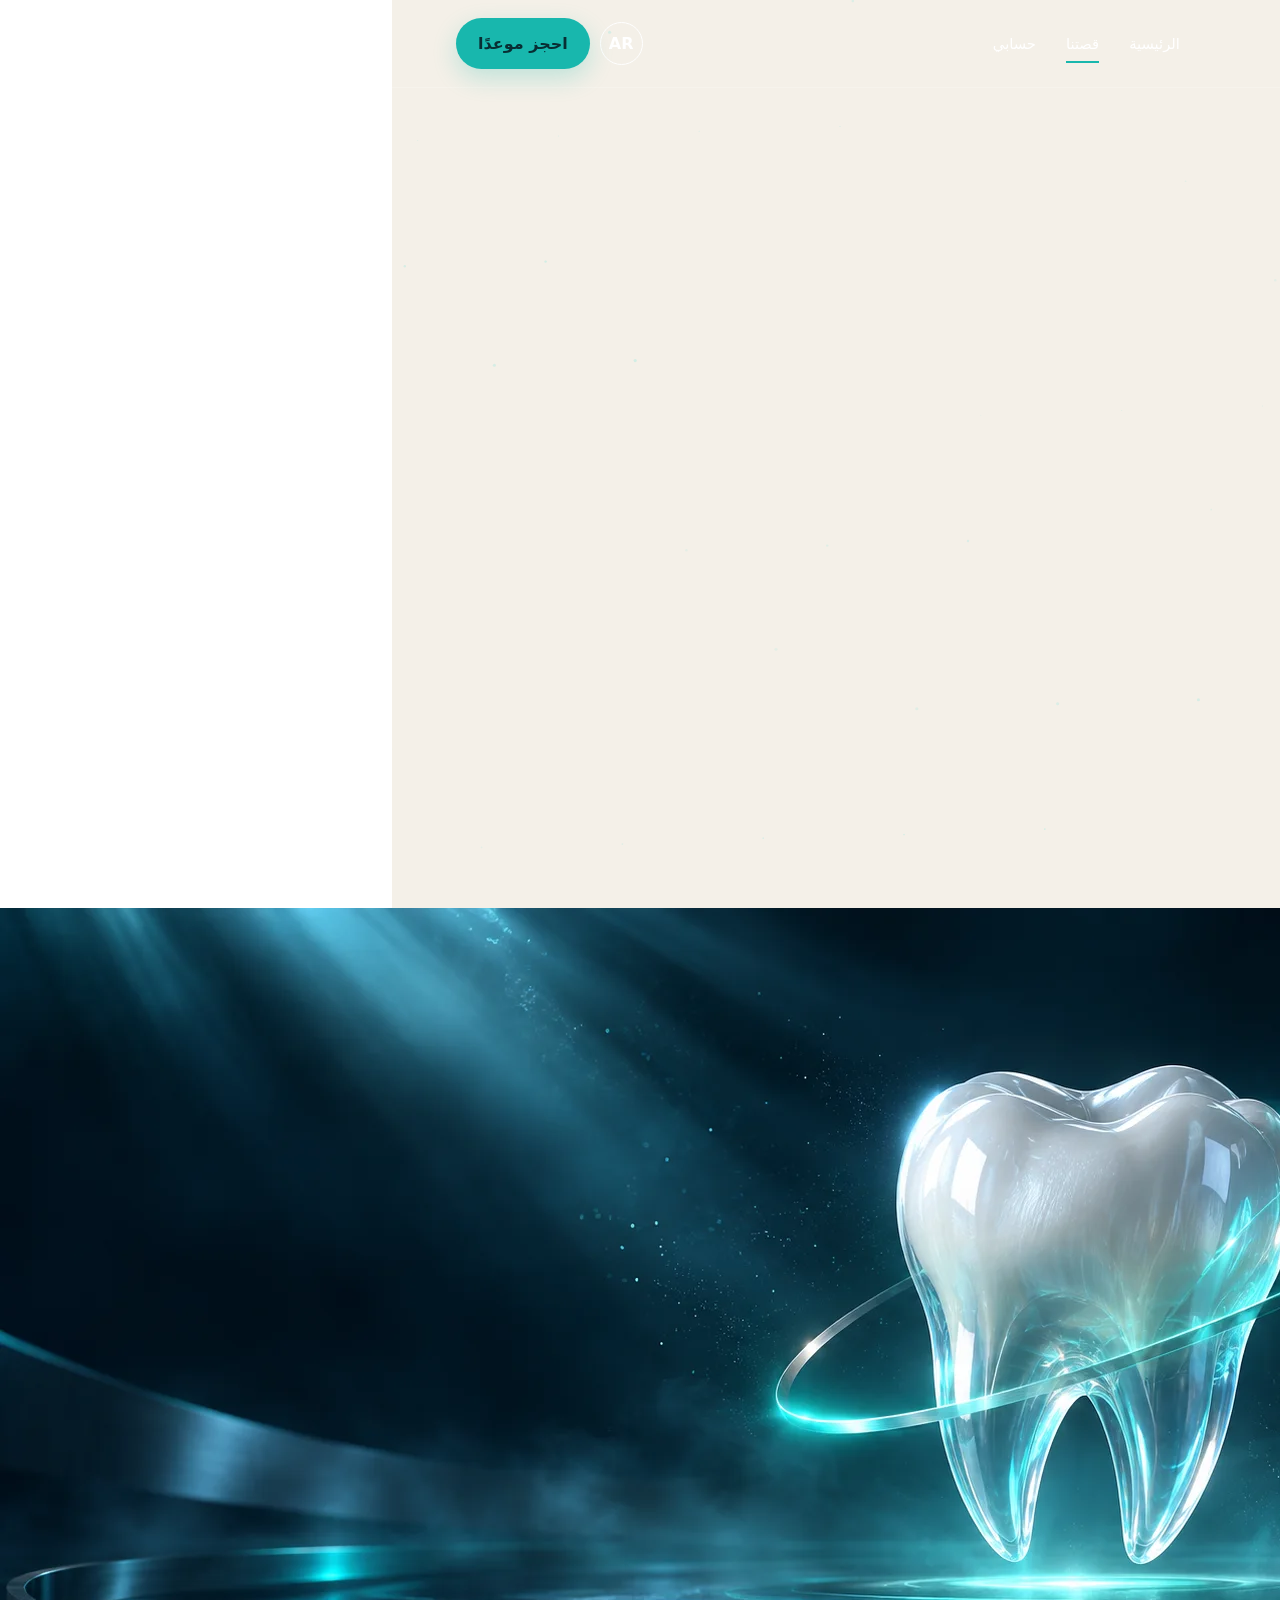
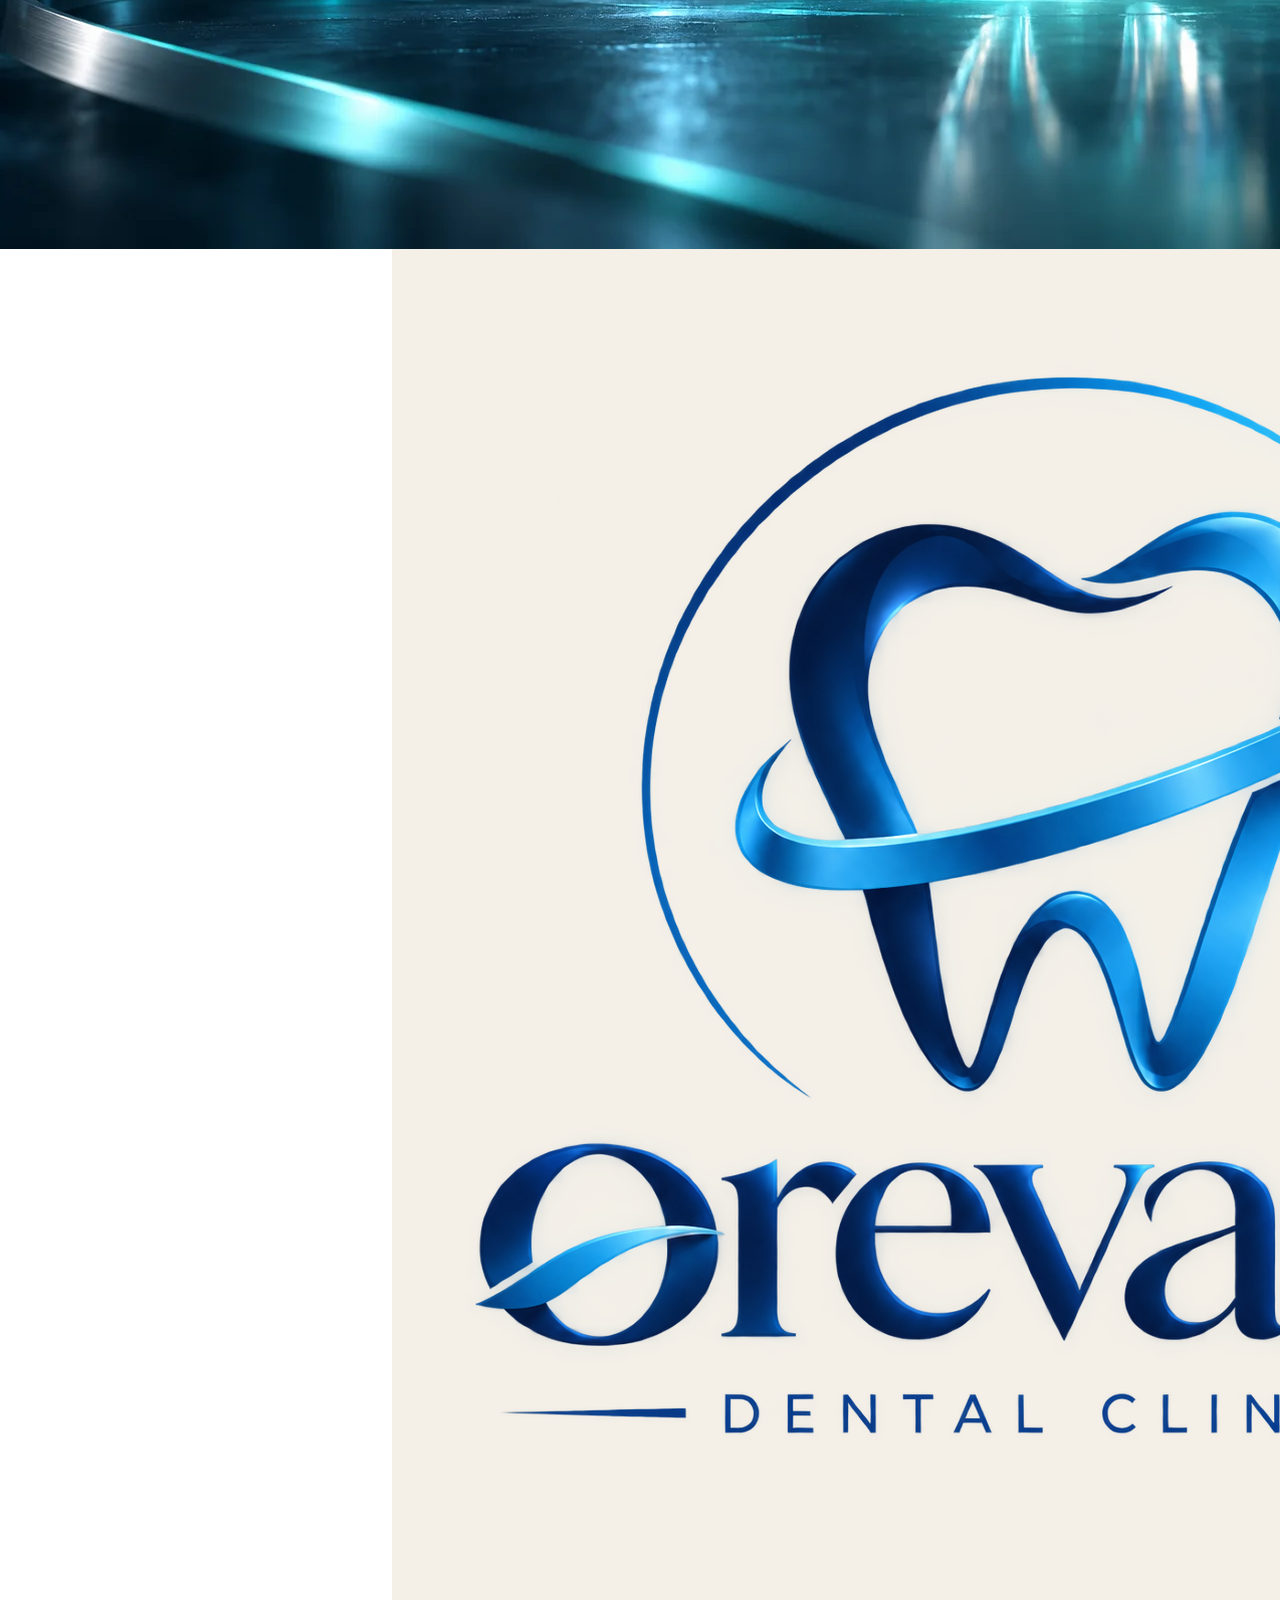
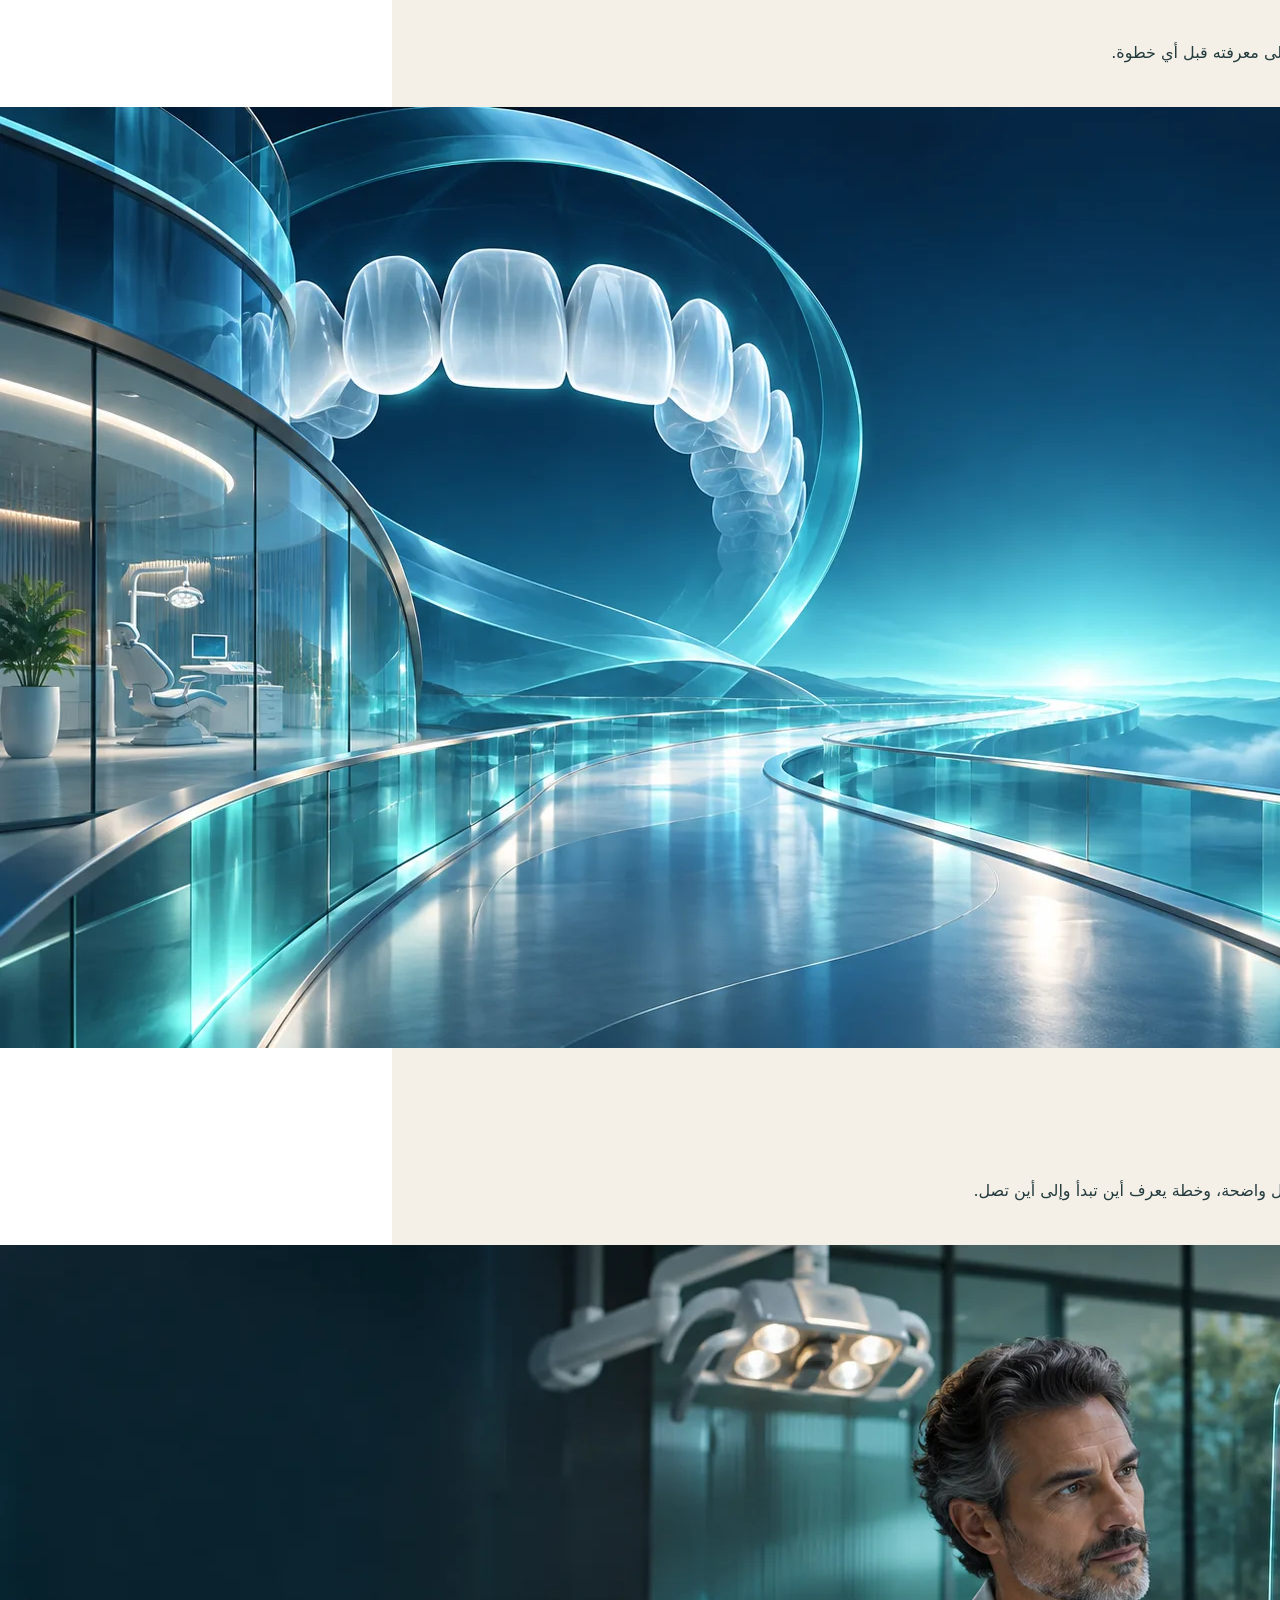
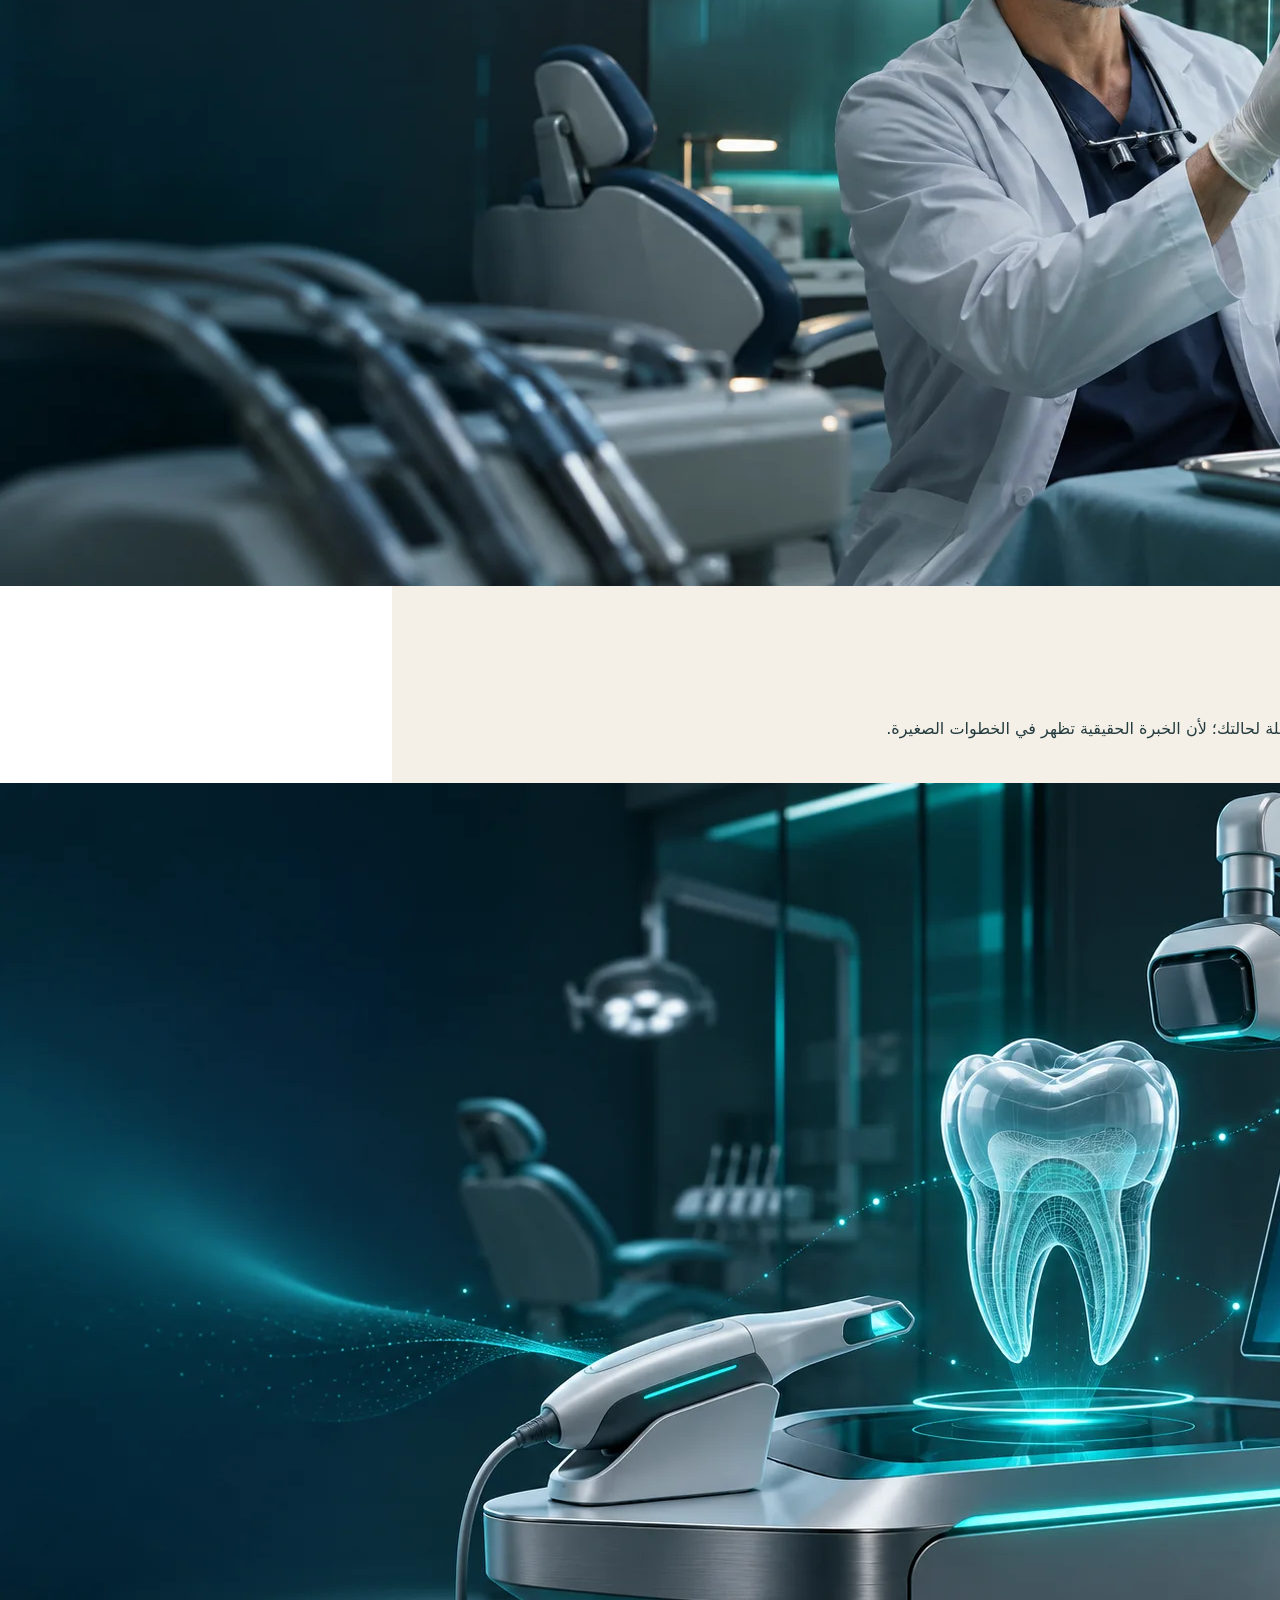
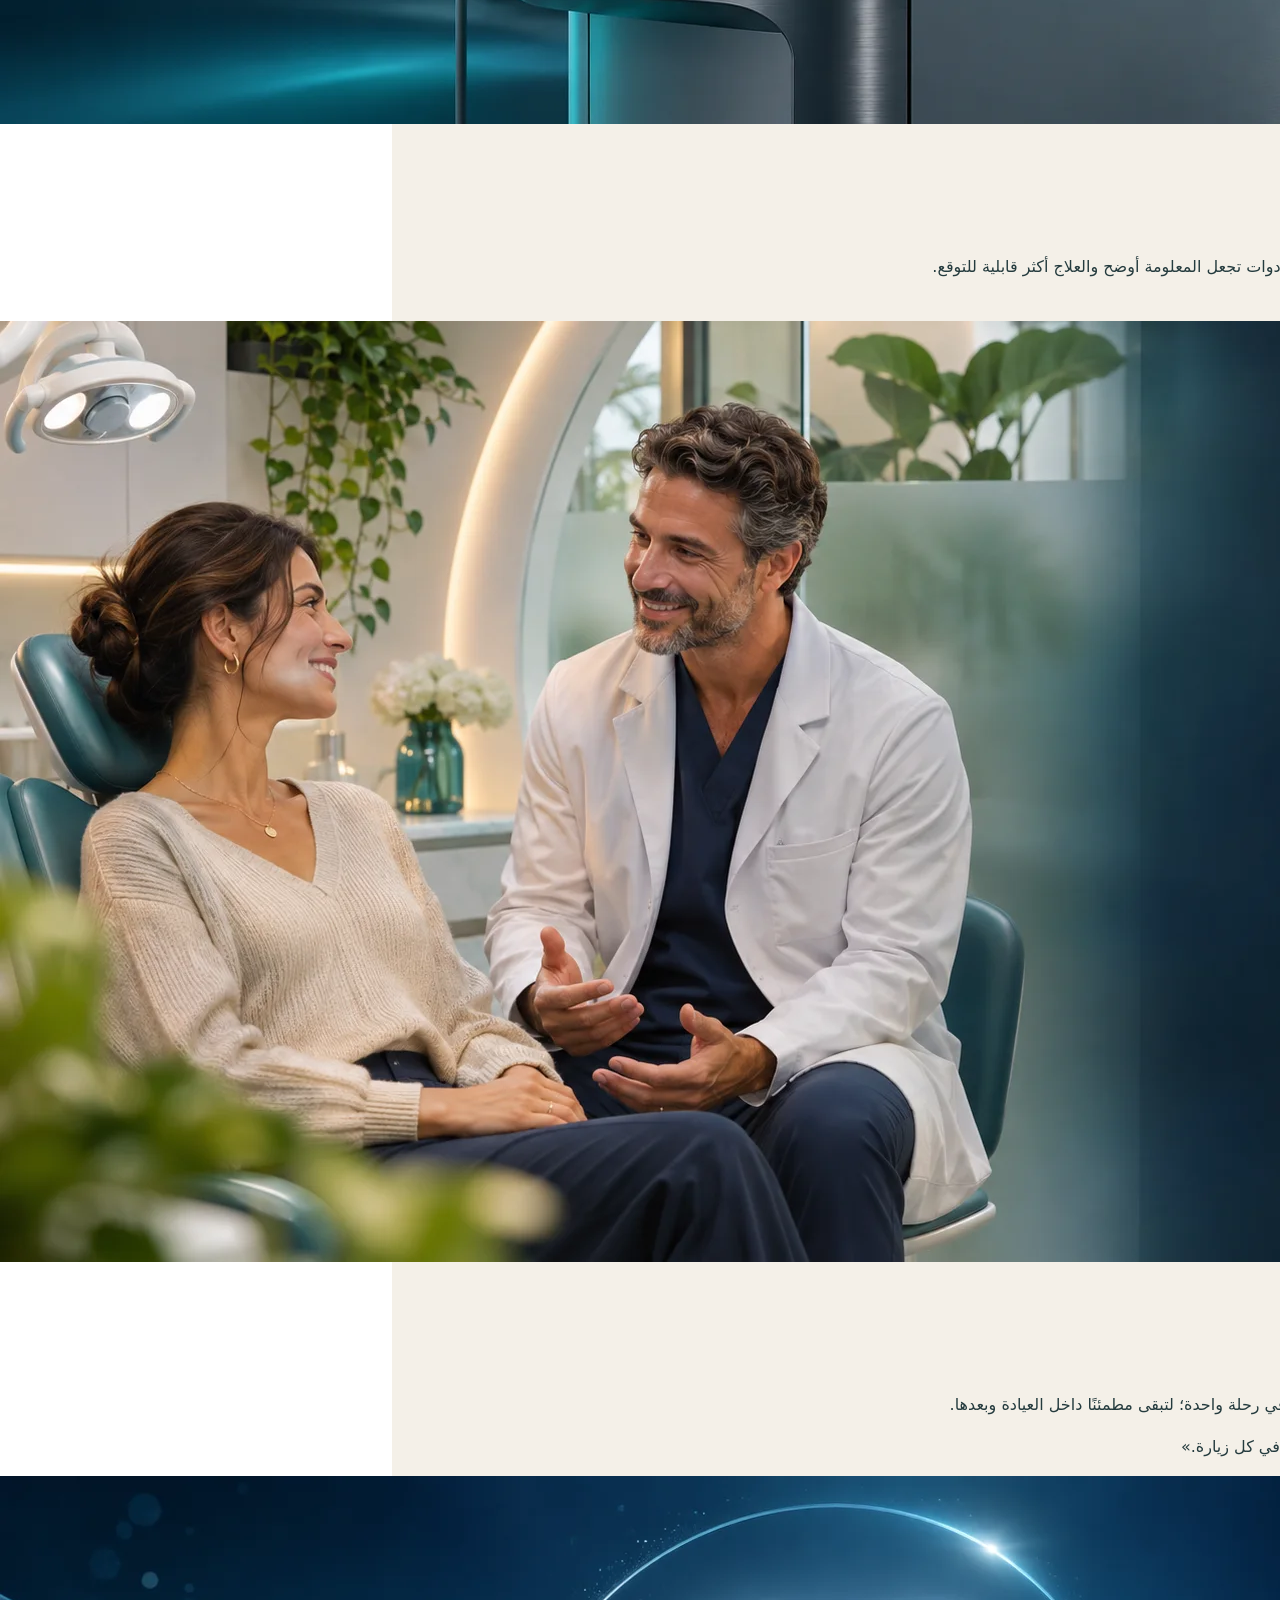
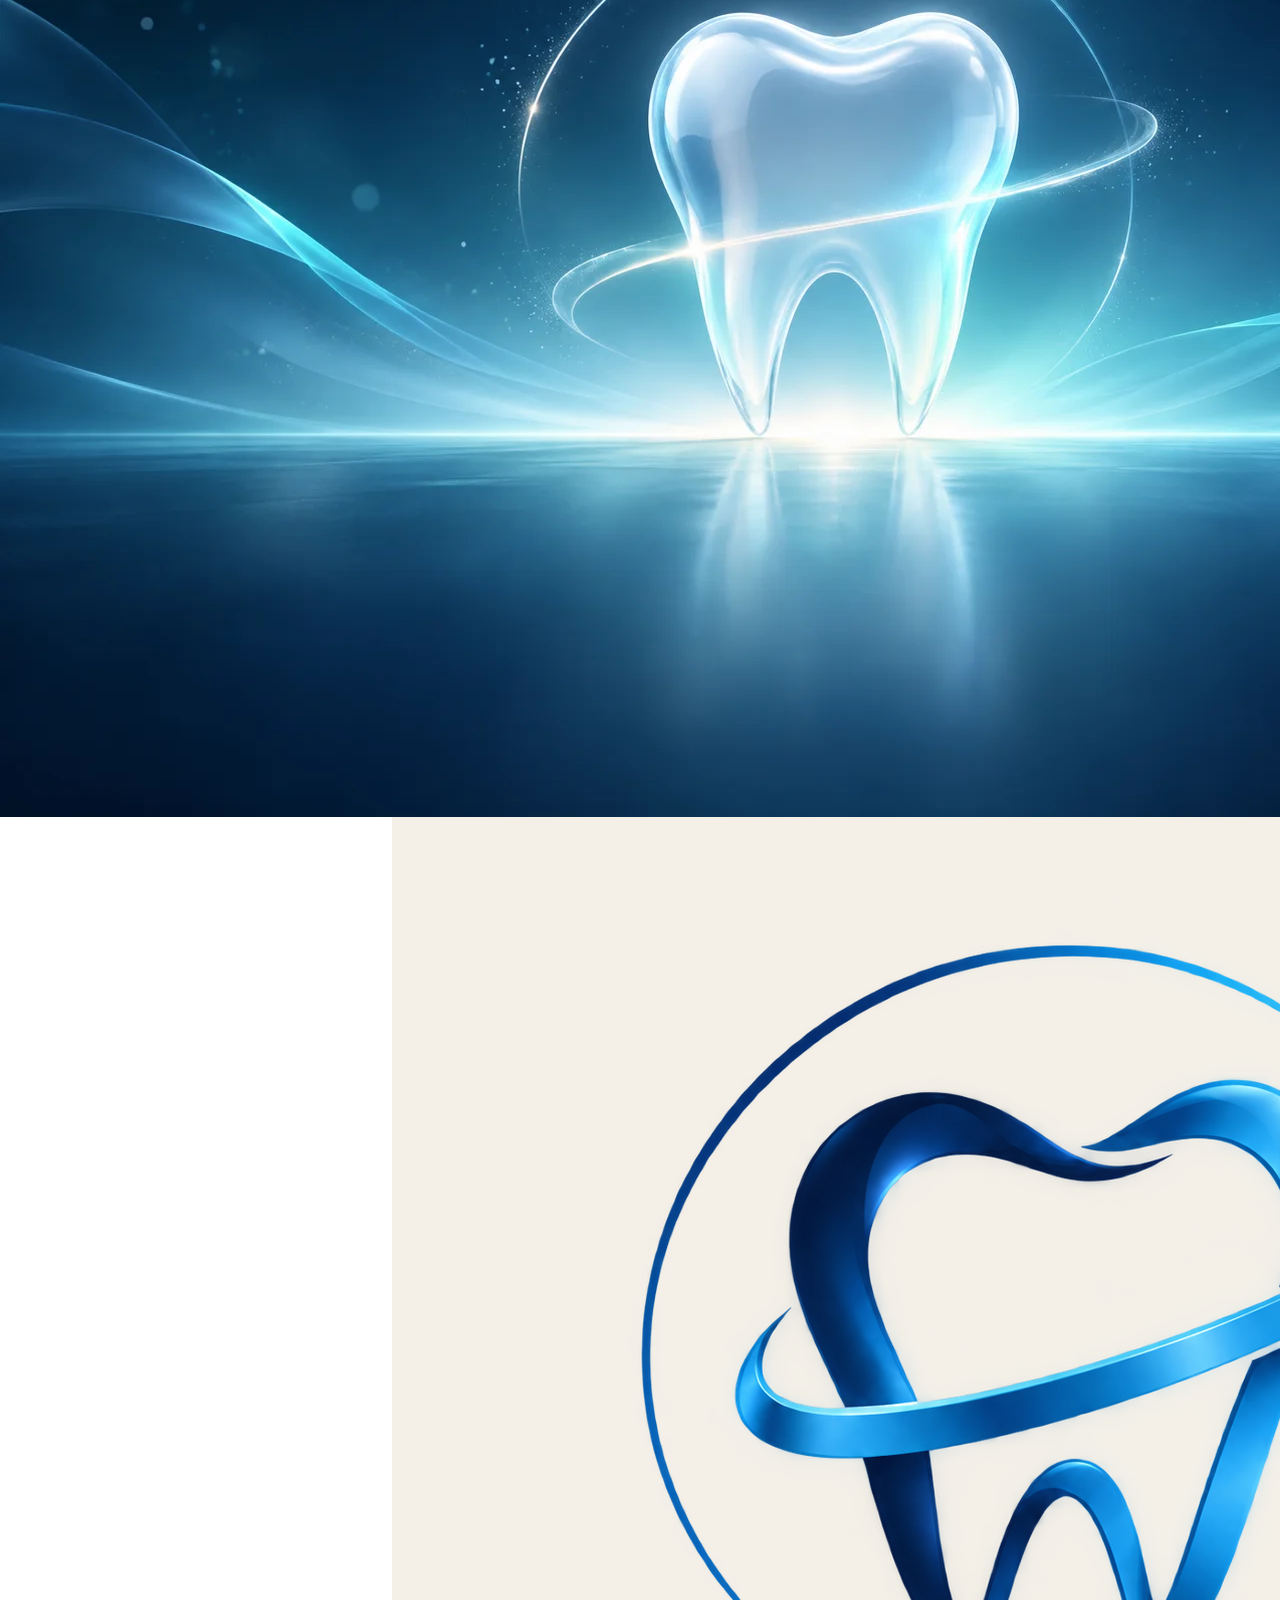
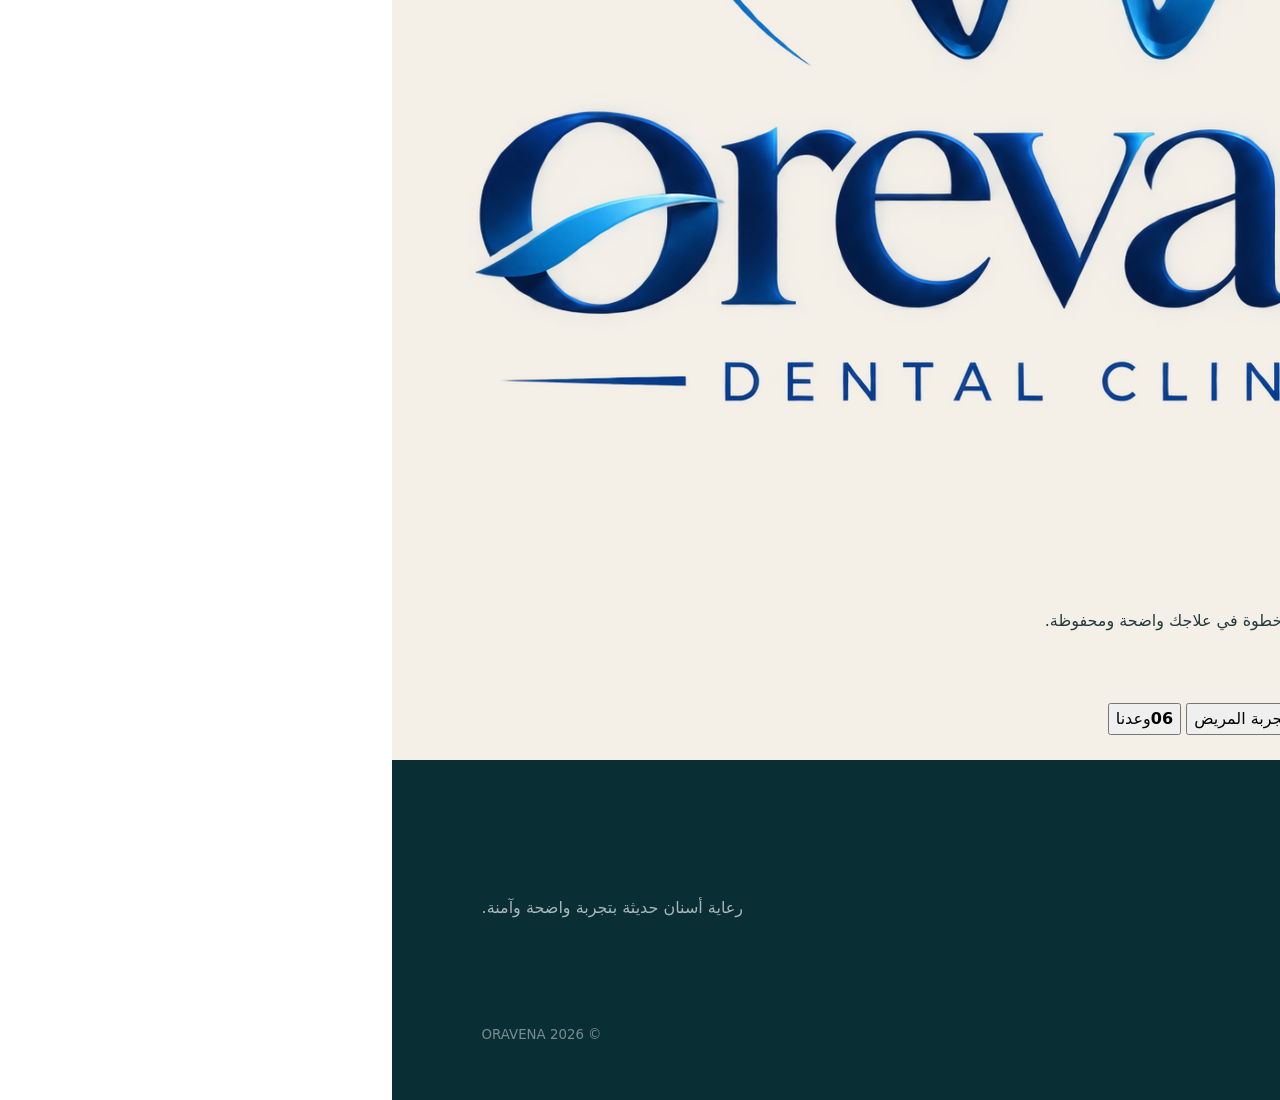
==== commit d67a746b: "Add files via upload المواقع" ====
--- a/about.html
+++ b/about.html
@@ -3,6 +3,8 @@
 <head>
   <meta charset="utf-8">
   <meta name="viewport" content="width=device-width,initial-scale=1,viewport-fit=cover">
+  <meta http-equiv="Content-Security-Policy" content="default-src 'self'; connect-src 'self' https://*.supabase.co; img-src 'self' data: blob:; media-src 'self' blob:; style-src 'self' 'unsafe-inline'; script-src 'self'; font-src 'self' data:; frame-src 'self' data: blob:; worker-src 'self'; object-src 'none'; base-uri 'self'; form-action 'self'">
+  <meta name="referrer" content="no-referrer">
   <meta name="theme-color" content="#0d5963">
   <meta name="description" content="قصة ORAVENA وفلسفة الرعاية التي تجمع بين الدقة الطبية والتجربة الإنسانية.">
   <title>ORAVENA</title>
@@ -10,10 +12,10 @@
   <link rel="apple-touch-icon" href="assets/oravena-icon-new.png">
   <link rel="manifest" href="manifest.webmanifest">
   <link rel="stylesheet" href="styles.css?v=9">
-  <link rel="stylesheet" href="story.css?v=9">
+  <link rel="stylesheet" href="story.css?v=35">
   <link rel="stylesheet" href="editorial.css?v=9">
 </head>
-<body class="subpage">
+<body class="subpage story-cinema">
   <a class="skip-link" href="#story">انتقل إلى القصة</a>
   <header class="topbar story-topbar">
     <a class="brand" href="index.html" aria-label="ORAVENA - الرئيسية"><img src="assets/oravena-logo-new.png" alt="ORAVENA"></a>
@@ -37,69 +39,98 @@
     <a class="button button-primary" href="index.html?booking=1" data-i18n="bookNow">احجز موعدًا</a>
   </nav>
 
-  <main id="story">
-    <section class="story-hero">
-      <img src="assets/oravena-hero.png" alt="مساحة استقبال حديثة في ORAVENA">
-      <div class="story-hero-shade"></div>
-      <div class="story-hero-copy reveal visible">
-        <p class="eyebrow" data-i18n="storyEyebrow">قصة ORAVENA</p>
-        <h1 data-i18n="storyTitle">مكانٌ يبدأ<br>بفهم الإنسان</h1>
-        <p data-i18n="storyIntro">لم نصمم ORAVENA حول كرسي العلاج، بل حول رحلة المريض كاملة: ما الذي يقلقه، وما الذي يحتاج أن يفهمه، وكيف يظل مطمئنًا بعد مغادرة العيادة.</p>
-      </div>
-      <a class="scroll-cue" href="#chapterOne" aria-label="ابدأ القصة"><span></span></a>
-    </section>
+  <main id="story" class="orv-story" data-story-scroll>
+    <div class="orv-story-stage" data-story-stage>
+      <canvas class="orv-story-particles" data-story-particles aria-hidden="true"></canvas>
+      <div class="orv-story-film" aria-hidden="true"></div>
 
-    <section class="story-chapter light" id="chapterOne">
-      <div class="chapter-number reveal">01</div>
-      <div class="chapter-copy reveal">
-        <p class="eyebrow dark" data-i18n="chapter1Eyebrow">الفكرة الأولى</p>
-        <h2 data-i18n="chapter1Title">الرعاية الحقيقية<br>تبدأ قبل العلاج</h2>
-        <p data-i18n="chapter1Text">تبدأ التجربة عندما يجد المريض موعدًا واضحًا واستقبالًا يعرف حالته، ثم يسمع شرحًا مفهومًا بدل المصطلحات المعقدة. لهذا بُنيت كل خطوة لتقلل القلق وتزيد الثقة.</p>
-      </div>
-      <blockquote class="reveal" data-i18n="chapter1Quote">«المريض لا يحتاج نتيجة جيدة فقط؛ يحتاج أن يفهم الطريق إليها.»</blockquote>
-    </section>
+      <section class="orv-story-scene orv-story-scene--beginning is-active" data-story-scene="0" aria-labelledby="storyScene01Title">
+        <img class="orv-story-bg" src="assets/story/01-beginning.webp" alt="مجسم سن مضيء في مشهد سينمائي" fetchpriority="high" decoding="async">
+        <div class="orv-story-shade"></div>
+        <div class="orv-story-content orv-story-content--center">
+          <span class="orv-story-kicker" data-i18n="scene1Kicker">هنا تبدأ الحكاية</span>
+          <img class="orv-story-logo" src="assets/oravena-logo-new.png" alt="ORAVENA">
+          <h1 id="storyScene01Title" data-i18n="scene1Title">رعاية ترى الإنسان<br>قبل أن ترى السن</h1>
+          <p data-i18n="scene1Text">في ORAVENA يبدأ العلاج بفهمك: قلقك، وقتك، وما تحتاج إلى معرفته قبل أي خطوة.</p>
+          <span class="orv-story-scroll-hint"><i></i><b data-i18n="scrollHint">مرّر لاكتشاف القصة</b></span>
+        </div>
+        <div class="orv-story-orbit" aria-hidden="true"><i></i><i></i><i></i></div>
+      </section>
 
-    <section class="story-chapter dark">
-      <div class="chapter-number reveal">02</div>
-      <div class="chapter-copy reveal">
-        <p class="eyebrow" data-i18n="chapter2Eyebrow">رحلة واحدة</p>
-        <h2 data-i18n="chapter2Title">من أول موعد<br>إلى آخر متابعة</h2>
-        <p data-i18n="chapter2Text">المواعيد والتشخيص وخطة العلاج والجلسات والحسابات لا تعيش في جزر منفصلة. في ORAVENA تصبح سجلًا واحدًا منظمًا، يعرف كل شخص منه ما يحتاجه فقط ووفق صلاحيات واضحة.</p>
-      </div>
-      <div class="story-path reveal" aria-label="مراحل رحلة المريض">
-        <span><b>01</b><i data-i18n="path1">استماع</i></span><span><b>02</b><i data-i18n="path2">تشخيص</i></span><span><b>03</b><i data-i18n="path3">خطة</i></span><span><b>04</b><i data-i18n="path4">متابعة</i></span>
-      </div>
-    </section>
+      <section class="orv-story-scene orv-story-scene--vision" data-story-scene="1" aria-labelledby="storyScene02Title" aria-hidden="true">
+        <img class="orv-story-bg" src="assets/story/02-vision.webp" alt="أفق مستقبلي يعبر عن رؤية ORAVENA" loading="lazy" decoding="async">
+        <div class="orv-story-shade"></div>
+        <div class="orv-story-content">
+          <span class="orv-story-kicker"><b>02</b><i data-i18n="scene2Kicker">رؤيتنا</i></span>
+          <h2 id="storyScene02Title" data-i18n="scene2Title">طب أكثر وضوحًا.<br>تجربة أكثر إنسانية.</h2>
+          <p data-i18n="scene2Text">نريد لكل مريض أن يرى الطريق كاملًا: تشخيص مفهوم، بدائل واضحة، وخطة يعرف أين تبدأ وإلى أين تصل.</p>
+          <div class="orv-story-glass-row">
+            <span data-i18n="visionPoint1">وضوح قبل القرار</span><span data-i18n="visionPoint2">خطة مترابطة</span><span data-i18n="visionPoint3">متابعة لا تنقطع</span>
+          </div>
+        </div>
+        <div class="orv-story-horizon" aria-hidden="true"></div>
+      </section>
 
-    <section class="story-chapter aqua">
-      <div class="chapter-number reveal">03</div>
-      <div class="chapter-copy reveal">
-        <p class="eyebrow dark" data-i18n="chapter3Eyebrow">تقنية لها معنى</p>
-        <h2 data-i18n="chapter3Title">التقنية تشرح،<br>ولا تعقّد</h2>
-        <p data-i18n="chapter3Text">نستخدم العرض ثلاثي الأبعاد والملفات الرقمية والمتابعة الآمنة لكي يرى المريض حالته وخطته بوضوح. التقنية هنا ليست استعراضًا؛ هي أداة لفهم أفضل وقرار أكثر وعيًا.</p>
-      </div>
-      <div class="story-orbit reveal" aria-hidden="true"><div class="orbit-ring one"></div><div class="orbit-ring two"></div><img src="assets/oravena-icon-new.png" alt=""></div>
-    </section>
+      <section class="orv-story-scene orv-story-scene--expertise" data-story-scene="2" aria-labelledby="storyScene03Title" aria-hidden="true">
+        <img class="orv-story-bg" src="assets/story/03-expertise.webp" alt="طبيب أسنان داخل عيادة ORAVENA الحديثة" loading="lazy" decoding="async">
+        <div class="orv-story-shade"></div>
+        <div class="orv-story-content">
+          <span class="orv-story-kicker"><b>03</b><i data-i18n="scene3Kicker">خبرتنا</i></span>
+          <h2 id="storyScene03Title" data-i18n="scene3Title">الدقة ليست لحظة.<br>إنها طريقة عمل.</h2>
+          <p data-i18n="scene3Text">نقرأ التفاصيل، نشرح ما نراه، ونبني كل قرار على صورة كاملة لحالتك؛ لأن الخبرة الحقيقية تظهر في الخطوات الصغيرة.</p>
+          <div class="orv-story-signals"><span><i></i><b data-i18n="expertisePoint1">تشخيص مدروس</b></span><span><i></i><b data-i18n="expertisePoint2">قرار مشترك</b></span><span><i></i><b data-i18n="expertisePoint3">تنفيذ دقيق</b></span></div>
+        </div>
+        <div class="orv-story-focus-frame" aria-hidden="true"><i></i><i></i><i></i><i></i></div>
+      </section>
 
-    <section class="story-chapter privacy">
-      <div class="chapter-number reveal">04</div>
-      <div class="chapter-copy reveal">
-        <p class="eyebrow" data-i18n="chapter4Eyebrow">ثقة محفوظة</p>
-        <h2 data-i18n="chapter4Title">كل معلومة<br>في مكانها الصحيح</h2>
-        <p data-i18n="chapter4Text">يرى المريض ما اعتمده الطبيب لمشاركته، بينما تبقى الملاحظات الداخلية والحسابات الحساسة داخل صلاحياتها. كل وصول أو تنزيل مهم يُسجل؛ لأن الخصوصية جزء من العلاج نفسه.</p>
-      </div>
-      <div class="privacy-card reveal"><span>ORAVENA CARE</span><strong data-i18n="privacyCardTitle">ملفك لك</strong><p data-i18n="privacyCardText">وصول آمن · صلاحيات دقيقة · سجل واضح</p></div>
-    </section>
+      <section class="orv-story-scene orv-story-scene--technology" data-story-scene="3" aria-labelledby="storyScene04Title" aria-hidden="true">
+        <img class="orv-story-bg" src="assets/story/04-technology.webp" alt="تقنيات التصوير والمسح الرقمي في طب الأسنان" loading="lazy" decoding="async">
+        <div class="orv-story-shade"></div>
+        <div class="orv-story-content">
+          <span class="orv-story-kicker"><b>04</b><i data-i18n="scene4Kicker">التكنولوجيا</i></span>
+          <h2 id="storyScene04Title" data-i18n="scene4Title">تقنية تكشف التفاصيل.<br>ولا تخفي الإنسان.</h2>
+          <p data-i18n="scene4Text">المسح الرقمي، التصوير الدقيق، وخريطة الأسنان التفاعلية أدوات تجعل المعلومة أوضح والعلاج أكثر قابلية للتوقع.</p>
+          <div class="orv-story-tech-chips"><span data-i18n="techPoint1">تصوير رقمي</span><span data-i18n="techPoint2">خريطة تفاعلية</span><span data-i18n="techPoint3">سجل مترابط</span></div>
+        </div>
+        <div class="orv-story-scan" aria-hidden="true"><i></i><i></i></div>
+      </section>
 
-    <section class="story-finale">
-      <div class="reveal">
-        <img src="assets/oravena-icon-new.png" alt="">
-        <p class="eyebrow dark" data-i18n="finaleEyebrow">رؤيتنا</p>
-        <h2 data-i18n="finaleTitle">دقة طبية.<br>وضوح إنساني.</h2>
-        <p data-i18n="finaleText">هذه هي ORAVENA: تجربة علاجية تحترم وقت المريض وخصوصيته وحقه في الفهم.</p>
-        <div class="finale-actions"><a class="button button-primary" href="index.html?booking=1" data-i18n="bookNow">احجز موعدًا</a><a class="button button-ghost" href="index.html" data-i18n="backHome">العودة للرئيسية</a></div>
-      </div>
-    </section>
+      <section class="orv-story-scene orv-story-scene--patient" data-story-scene="4" aria-labelledby="storyScene05Title" aria-hidden="true">
+        <img class="orv-story-bg" src="assets/story/05-patient.webp" alt="حوار مطمئن بين الطبيب والمريض" loading="lazy" decoding="async">
+        <div class="orv-story-shade"></div>
+        <div class="orv-story-content orv-story-content--end">
+          <span class="orv-story-kicker"><b>05</b><i data-i18n="scene5Kicker">تجربة المريض</i></span>
+          <h2 id="storyScene05Title" data-i18n="scene5Title">الراحة تبدأ<br>حين تعرف ما يحدث.</h2>
+          <p data-i18n="scene5Text">نستمع أولًا، نشرح بهدوء، ونبقي مواعيدك وخطتك وحسابك في رحلة واحدة؛ لتبقى مطمئنًا داخل العيادة وبعدها.</p>
+          <blockquote data-i18n="patientQuote">«الثقة ليست وعدًا نقوله؛ بل تجربة يشعر بها المريض في كل زيارة.»</blockquote>
+        </div>
+        <div class="orv-story-pulse" aria-hidden="true"><i></i><i></i></div>
+      </section>
+
+      <section class="orv-story-scene orv-story-scene--promise" data-story-scene="5" aria-labelledby="storyScene06Title" aria-hidden="true">
+        <img class="orv-story-bg" src="assets/story/06-promise.webp" alt="سن مضيء في ختام قصة ORAVENA" loading="lazy" decoding="async">
+        <div class="orv-story-shade"></div>
+        <div class="orv-story-content orv-story-content--center">
+          <span class="orv-story-kicker"><b>06</b><i data-i18n="scene6Kicker">وعدنا</i></span>
+          <img class="orv-story-logo orv-story-logo--final" src="assets/oravena-logo-new.png" alt="ORAVENA">
+          <h2 id="storyScene06Title" data-i18n="scene6Title">دقة طبية.<br>وضوح إنساني.</h2>
+          <p data-i18n="scene6Text">أن نحترم وقتك وخصوصيتك وحقك في الفهم، وأن تظل كل خطوة في علاجك واضحة ومحفوظة.</p>
+          <div class="orv-story-actions"><a class="button button-primary" href="index.html?booking=1" data-i18n="bookNow">احجز موعدًا</a><a class="button button-ghost" href="index.html" data-i18n="backHome">العودة للرئيسية</a></div>
+        </div>
+        <div class="orv-story-finale-ring" aria-hidden="true"></div>
+      </section>
+
+      <nav class="orv-story-progress" aria-label="فصول قصة ORAVENA">
+        <button class="is-active" type="button" data-story-go="0"><b>01</b><span data-i18n="progress1">البداية</span></button>
+        <button type="button" data-story-go="1"><b>02</b><span data-i18n="progress2">رؤيتنا</span></button>
+        <button type="button" data-story-go="2"><b>03</b><span data-i18n="progress3">خبرتنا</span></button>
+        <button type="button" data-story-go="3"><b>04</b><span data-i18n="progress4">التكنولوجيا</span></button>
+        <button type="button" data-story-go="4"><b>05</b><span data-i18n="progress5">تجربة المريض</span></button>
+        <button type="button" data-story-go="5"><b>06</b><span data-i18n="progress6">وعدنا</span></button>
+        <i class="orv-story-progress-line"><b data-story-progress-line></b></i>
+      </nav>
+      <div class="orv-story-counter" aria-hidden="true"><b data-story-counter>01</b><i></i><span>06</span></div>
+    </div>
   </main>
   <footer>
     <img src="assets/oravena-logo-new.png" alt="ORAVENA">
@@ -108,8 +139,8 @@
     <small>© 2026 ORAVENA</small>
   </footer>
   <script src="supabase-config.js?v=23"></script>
-  <script src="supabase-client.js?v=26"></script>
-  <script src="about.js?v=23"></script>
+  <script src="supabase-client.js?v=33"></script>
+  <script src="about.js?v=35"></script>
   <script src="pwa.js?v=26"></script>
 </body>
 </html>
--- a/styles.css
+++ b/styles.css
@@ -22,3 +22,4 @@
 /* Phone-sized cinematic video framing */
 @media(max-width:640px){.cinematic-home .hero{height:100svh!important;min-height:680px!important}.cinematic-home .hero-media{inset:0!important;top:0!important;width:100%!important;height:100%!important;object-fit:cover!important;object-position:center center!important;transform:translateY(var(--cinematic-shift,0)) scale(1.01)!important}}
 .booking-services{display:grid;gap:12px}.additional-booking-request>div{display:flex;gap:8px}.additional-booking-request select{flex:1}.add-request{width:100%;margin-top:4px;padding:11px;border:1px dashed var(--aqua);border-radius:12px;background:#f2fbfa;color:var(--teal);font-weight:800;cursor:pointer}.remove-request{width:42px;flex:0 0 42px;border:1px solid #efcccc;border-radius:10px;background:#fff4f4;color:var(--danger);font-size:1.2rem;cursor:pointer}
+.booking-service-group{display:grid;grid-template-columns:1fr 1fr;gap:12px;position:relative;padding:14px;border:1px solid rgba(13,89,99,.14);border-radius:14px;background:#f8fbfb}.booking-service-group label{margin:0}.booking-service-group .remove-request{position:absolute;top:-9px;left:-9px;width:28px;height:28px;border-radius:50%;border:0;background:#d64545;color:#fff}.booking-services{display:grid;gap:12px}@media(max-width:620px){.booking-service-group{grid-template-columns:1fr}}
